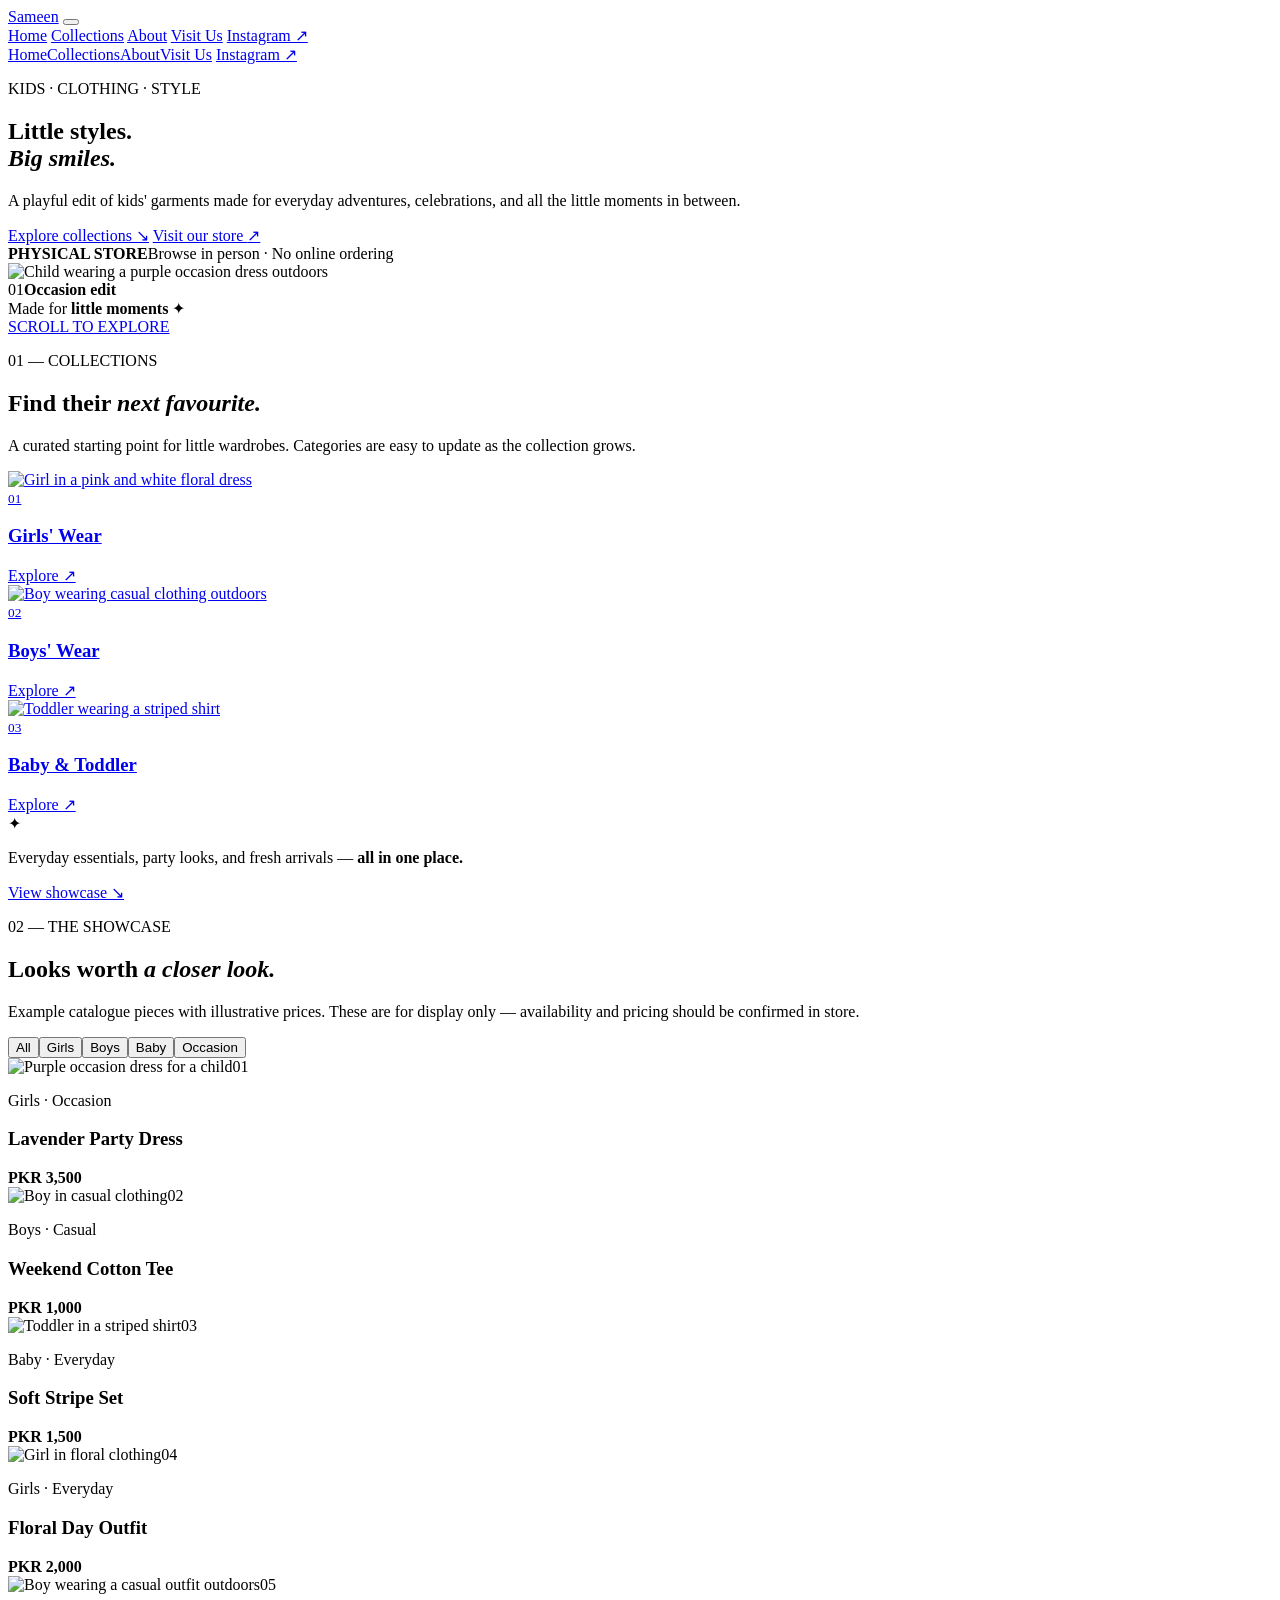
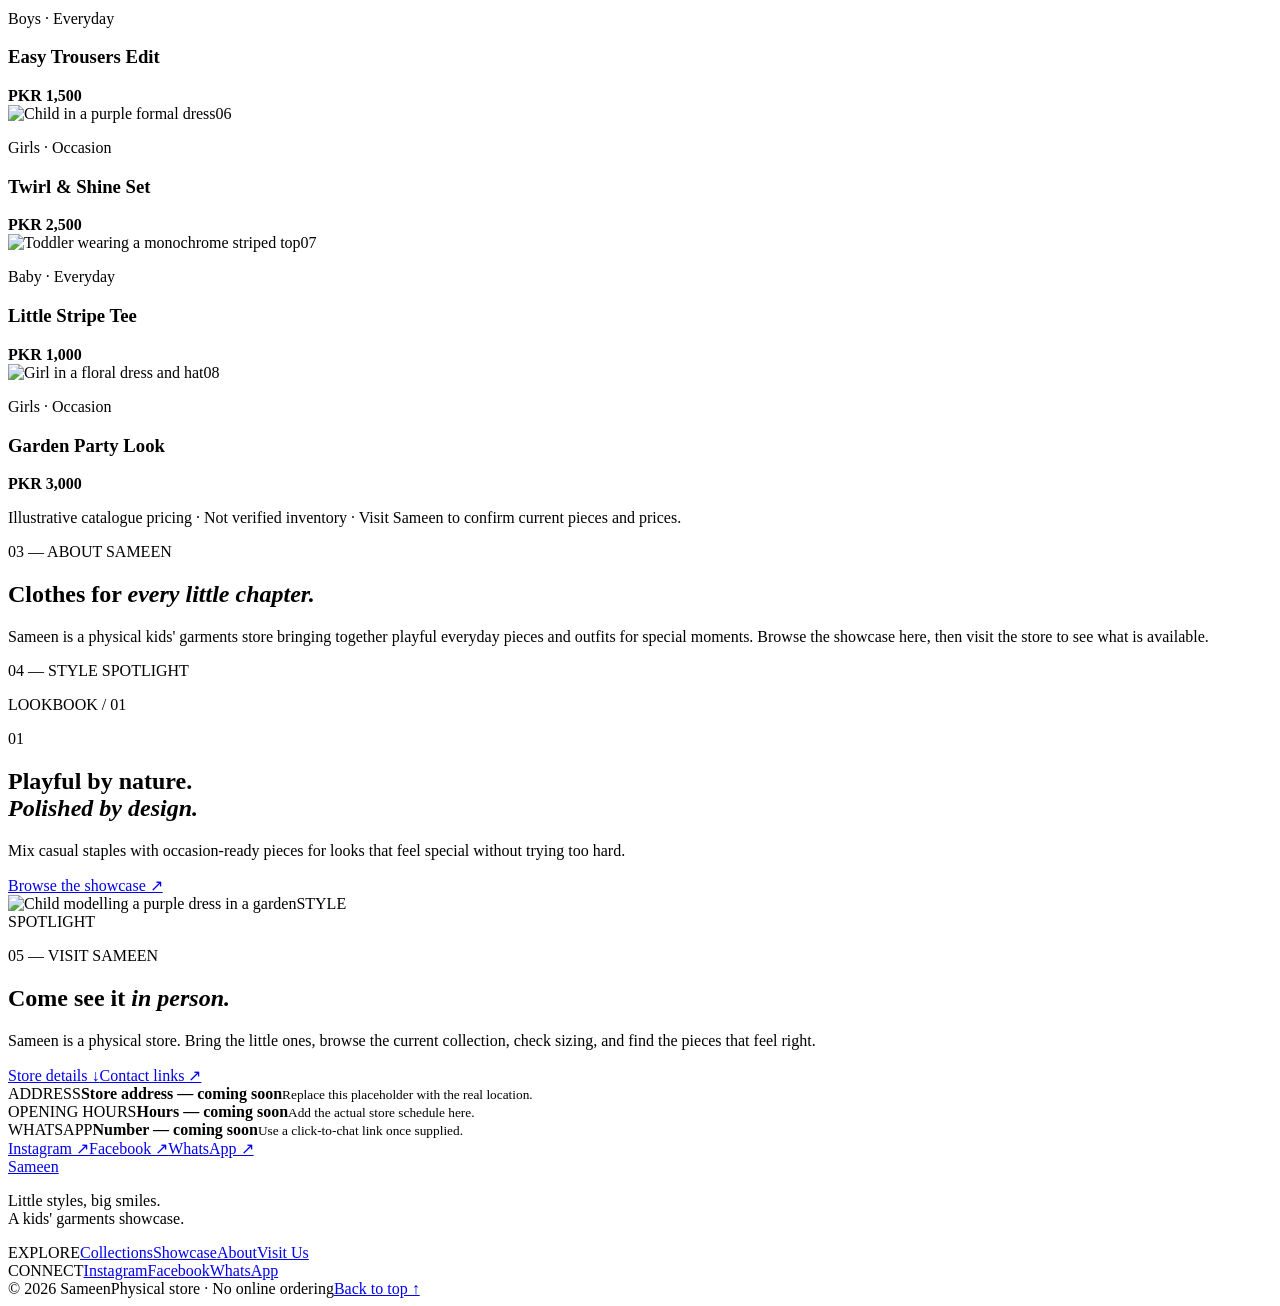
==== index.html @ 00d59ea0 "Build Sameen kids garments showcase website" ====
<!doctype html>
<html lang="en">
<head>
  <meta charset="utf-8">
  <meta name="viewport" content="width=device-width, initial-scale=1">
  <meta name="description" content="Sameen — a kids garments showcase for discovering clothing collections and visiting the physical store.">
  <meta name="theme-color" content="#f7efe7">
  <title>Sameen — Little Styles. Big Smiles.</title>
  <link rel="preconnect" href="https://fonts.googleapis.com">
  <link rel="preconnect" href="https://fonts.gstatic.com" crossorigin>
  <link href="https://fonts.googleapis.com/css2?family=DM+Sans:wght@400;500;600;700&family=Playfair+Display:wght@600;700&display=swap" rel="stylesheet">
  <link rel="stylesheet" href="style.css">
</head>
<body>
  <div class="site-noise" aria-hidden="true"></div>
  <header class="site-header" id="top">
    <nav class="nav container" aria-label="Primary navigation">
      <a class="brand" href="#home" aria-label="Sameen home"><span>Sameen</span><i></i></a>
      <button class="menu-toggle" type="button" aria-expanded="false" aria-controls="mobile-menu" aria-label="Open menu"><span></span><span></span></button>
      <div class="desktop-nav">
        <a href="#home">Home</a>
        <a href="#collections">Collections</a>
        <a href="#about">About</a>
        <a href="#visit">Visit Us</a>
        <a class="nav-social" href="#visit">Instagram ↗</a>
      </div>
    </nav>
    <div class="mobile-menu" id="mobile-menu" aria-hidden="true">
      <a href="#home">Home</a><a href="#collections">Collections</a><a href="#about">About</a><a href="#visit">Visit Us</a>
      <a href="#visit">Instagram ↗</a>
    </div>
  </header>

  <main>
    <section class="hero" id="home">
      <div class="hero-orb orb-one"></div><div class="hero-orb orb-two"></div>
      <div class="container hero-grid">
        <div class="hero-copy reveal">
          <p class="eyebrow"><span></span> KIDS · CLOTHING · STYLE</p>
          <h1>Little styles.<br><em>Big smiles.</em></h1>
          <p class="hero-text">A playful edit of kids' garments made for everyday adventures, celebrations, and all the little moments in between.</p>
          <div class="hero-actions">
            <a class="button button-dark" href="#collections">Explore collections <span>↘</span></a>
            <a class="button button-light" href="#visit">Visit our store <span>↗</span></a>
          </div>
          <div class="hero-note"><strong>PHYSICAL STORE</strong><span>Browse in person · No online ordering</span></div>
        </div>
        <div class="hero-visual reveal reveal-delay-1">
          <div class="hero-image-wrap">
            <img src="https://images.pexels.com/photos/17661822/pexels-photo-17661822.jpeg?cs=srgb&dl=pexels-photosbyanas-17661822.jpg&fm=jpg" alt="Child wearing a purple occasion dress outdoors" fetchpriority="high">
            <div class="image-tag"><span>01</span><b>Occasion edit</b></div>
          </div>
          <div class="floating-pill">Made for <b>little moments</b> ✦</div>
        </div>
      </div>
      <a class="scroll-cue" href="#collections" aria-label="Scroll to collections"><span></span> SCROLL TO EXPLORE</a>
    </section>

    <section class="section collections" id="collections">
      <div class="container">
        <div class="section-head reveal"><div><p class="eyebrow"><span></span> 01 — COLLECTIONS</p><h2>Find their <em>next favourite.</em></h2></div><p class="section-intro">A curated starting point for little wardrobes. Categories are easy to update as the collection grows.</p></div>
        <div class="collection-grid">
          <a class="collection-card card-large reveal" href="#showcase"><img src="https://images.unsplash.com/photo-1609922565823-82bd31c72720?auto=format&fit=crop&fm=jpg&ixlib=rb-4.1.0&q=80&w=1400" alt="Girl in a pink and white floral dress"><div><small>01</small><h3>Girls' Wear</h3><span>Explore ↗</span></div></a>
          <a class="collection-card reveal" href="#showcase"><img src="https://images.unsplash.com/photo-1662141047939-56bd1fd44ebd?auto=format&fit=crop&fm=jpg&ixlib=rb-4.1.0&q=80&w=1200" alt="Boy wearing casual clothing outdoors"><div><small>02</small><h3>Boys' Wear</h3><span>Explore ↗</span></div></a>
          <a class="collection-card reveal" href="#showcase"><img src="https://images.unsplash.com/photo-1568657603787-650a3306863d?auto=format&fit=crop&fm=jpg&ixlib=rb-4.1.0&q=80&w=1200" alt="Toddler wearing a striped shirt"><div><small>03</small><h3>Baby & Toddler</h3><span>Explore ↗</span></div></a>
          <div class="collection-card collection-text reveal"><span class="spark">✦</span><p>Everyday essentials, party looks, and fresh arrivals — <strong>all in one place.</strong></p><a href="#showcase">View showcase ↘</a></div>
        </div>
      </div>
    </section>

    <section class="section showcase" id="showcase">
      <div class="container">
        <div class="section-head reveal"><div><p class="eyebrow"><span></span> 02 — THE SHOWCASE</p><h2>Looks worth <em>a closer look.</em></h2></div><p class="section-intro">Example catalogue pieces with illustrative prices. These are for display only — availability and pricing should be confirmed in store.</p></div>
        <div class="filters reveal" role="group" aria-label="Filter clothing showcase">
          <button class="filter active" data-filter="all">All</button><button class="filter" data-filter="girls">Girls</button><button class="filter" data-filter="boys">Boys</button><button class="filter" data-filter="baby">Baby</button><button class="filter" data-filter="occasion">Occasion</button>
        </div>
        <div class="product-grid" id="product-grid">
          <article class="product-card reveal" data-category="girls occasion"><div class="product-image"><img src="https://images.pexels.com/photos/17661822/pexels-photo-17661822.jpeg?cs=srgb&dl=pexels-photosbyanas-17661822.jpg&fm=jpg" alt="Purple occasion dress for a child" loading="lazy"><span>01</span></div><div class="product-meta"><div><p>Girls · Occasion</p><h3>Lavender Party Dress</h3></div><strong>PKR 3,500</strong></div></article>
          <article class="product-card reveal" data-category="boys"><div class="product-image"><img src="https://images.unsplash.com/photo-1662141047939-56bd1fd44ebd?auto=format&fit=crop&fm=jpg&ixlib=rb-4.1.0&q=80&w=1000" alt="Boy in casual clothing" loading="lazy"><span>02</span></div><div class="product-meta"><div><p>Boys · Casual</p><h3>Weekend Cotton Tee</h3></div><strong>PKR 1,000</strong></div></article>
          <article class="product-card reveal" data-category="baby"><div class="product-image"><img src="https://images.unsplash.com/photo-1568657603787-650a3306863d?auto=format&fit=crop&fm=jpg&ixlib=rb-4.1.0&q=80&w=1000" alt="Toddler in a striped shirt" loading="lazy"><span>03</span></div><div class="product-meta"><div><p>Baby · Everyday</p><h3>Soft Stripe Set</h3></div><strong>PKR 1,500</strong></div></article>
          <article class="product-card reveal" data-category="girls"><div class="product-image"><img src="https://images.unsplash.com/photo-1609922565823-82bd31c72720?auto=format&fit=crop&fm=jpg&ixlib=rb-4.1.0&q=80&w=1000" alt="Girl in floral clothing" loading="lazy"><span>04</span></div><div class="product-meta"><div><p>Girls · Everyday</p><h3>Floral Day Outfit</h3></div><strong>PKR 2,000</strong></div></article>
          <article class="product-card reveal" data-category="boys"><div class="product-image"><img src="https://images.unsplash.com/photo-1662141047939-56bd1fd44ebd?auto=format&fit=crop&fm=jpg&ixlib=rb-4.1.0&q=80&w=1000&sat=-10" alt="Boy wearing a casual outfit outdoors" loading="lazy"><span>05</span></div><div class="product-meta"><div><p>Boys · Everyday</p><h3>Easy Trousers Edit</h3></div><strong>PKR 1,500</strong></div></article>
          <article class="product-card reveal" data-category="girls occasion"><div class="product-image"><img src="https://images.pexels.com/photos/17661822/pexels-photo-17661822.jpeg?cs=srgb&dl=pexels-photosbyanas-17661822.jpg&fm=jpg" alt="Child in a purple formal dress" loading="lazy"><span>06</span></div><div class="product-meta"><div><p>Girls · Occasion</p><h3>Twirl & Shine Set</h3></div><strong>PKR 2,500</strong></div></article>
          <article class="product-card reveal" data-category="baby"><div class="product-image"><img src="https://images.unsplash.com/photo-1568657603787-650a3306863d?auto=format&fit=crop&fm=jpg&ixlib=rb-4.1.0&q=80&w=1000&sat=-5" alt="Toddler wearing a monochrome striped top" loading="lazy"><span>07</span></div><div class="product-meta"><div><p>Baby · Everyday</p><h3>Little Stripe Tee</h3></div><strong>PKR 1,000</strong></div></article>
          <article class="product-card reveal" data-category="girls occasion"><div class="product-image"><img src="https://images.unsplash.com/photo-1609922565823-82bd31c72720?auto=format&fit=crop&fm=jpg&ixlib=rb-4.1.0&q=80&w=1000" alt="Girl in a floral dress and hat" loading="lazy"><span>08</span></div><div class="product-meta"><div><p>Girls · Occasion</p><h3>Garden Party Look</h3></div><strong>PKR 3,000</strong></div></article>
        </div>
        <p class="showcase-note">Illustrative catalogue pricing · Not verified inventory · Visit Sameen to confirm current pieces and prices.</p>
      </div>
    </section>

    <section class="statement" id="about">
      <div class="container statement-grid">
        <p class="eyebrow reveal"><span></span> 03 — ABOUT SAMEEN</p>
        <div class="reveal"><h2>Clothes for <em>every little chapter.</em></h2><p>Sameen is a physical kids' garments store bringing together playful everyday pieces and outfits for special moments. Browse the showcase here, then visit the store to see what is available.</p></div>
      </div>
    </section>

    <section class="lookbook section">
      <div class="container">
        <div class="lookbook-top reveal"><p class="eyebrow"><span></span> 04 — STYLE SPOTLIGHT</p><span>LOOKBOOK / 01</span></div>
        <div class="lookbook-grid">
          <div class="lookbook-copy reveal"><p class="big-index">01</p><h2>Playful by nature.<br><em>Polished by design.</em></h2><p>Mix casual staples with occasion-ready pieces for looks that feel special without trying too hard.</p><a class="text-link" href="#showcase">Browse the showcase ↗</a></div>
          <div class="lookbook-image reveal"><img src="https://images.pexels.com/photos/17661822/pexels-photo-17661822.jpeg?cs=srgb&dl=pexels-photosbyanas-17661822.jpg&fm=jpg" alt="Child modelling a purple dress in a garden" loading="lazy"><span>STYLE<br>SPOTLIGHT</span></div>
        </div>
      </div>
    </section>

    <section class="visit section" id="visit">
      <div class="container visit-card reveal">
        <div class="visit-main"><p class="eyebrow"><span></span> 05 — VISIT SAMEEN</p><h2>Come see it <em>in person.</em></h2><p>Sameen is a physical store. Bring the little ones, browse the current collection, check sizing, and find the pieces that feel right.</p><div class="visit-actions"><a class="button button-dark" href="#contact-placeholders">Store details ↓</a><a class="button button-light" href="#contact-placeholders">Contact links ↗</a></div></div>
        <div class="details" id="contact-placeholders">
          <div class="detail"><span>ADDRESS</span><strong>Store address — coming soon</strong><small>Replace this placeholder with the real location.</small></div>
          <div class="detail"><span>OPENING HOURS</span><strong>Hours — coming soon</strong><small>Add the actual store schedule here.</small></div>
          <div class="detail"><span>WHATSAPP</span><strong>Number — coming soon</strong><small>Use a click-to-chat link once supplied.</small></div>
          <div class="social-row"><a href="#" aria-label="Instagram placeholder">Instagram ↗</a><a href="#" aria-label="Facebook placeholder">Facebook ↗</a><a href="#" aria-label="WhatsApp placeholder">WhatsApp ↗</a></div>
        </div>
      </div>
    </section>
  </main>

  <footer class="footer"><div class="container footer-grid"><div><a class="brand footer-brand" href="#home"><span>Sameen</span><i></i></a><p>Little styles, big smiles.<br>A kids' garments showcase.</p></div><div><span class="footer-label">EXPLORE</span><a href="#collections">Collections</a><a href="#showcase">Showcase</a><a href="#about">About</a><a href="#visit">Visit Us</a></div><div><span class="footer-label">CONNECT</span><a href="#visit">Instagram</a><a href="#visit">Facebook</a><a href="#visit">WhatsApp</a></div></div><div class="container footer-bottom"><span>© 2026 Sameen</span><span>Physical store · No online ordering</span><a href="#top">Back to top ↑</a></div></footer>
  <script src="script.js"></script>
</body>
</html>
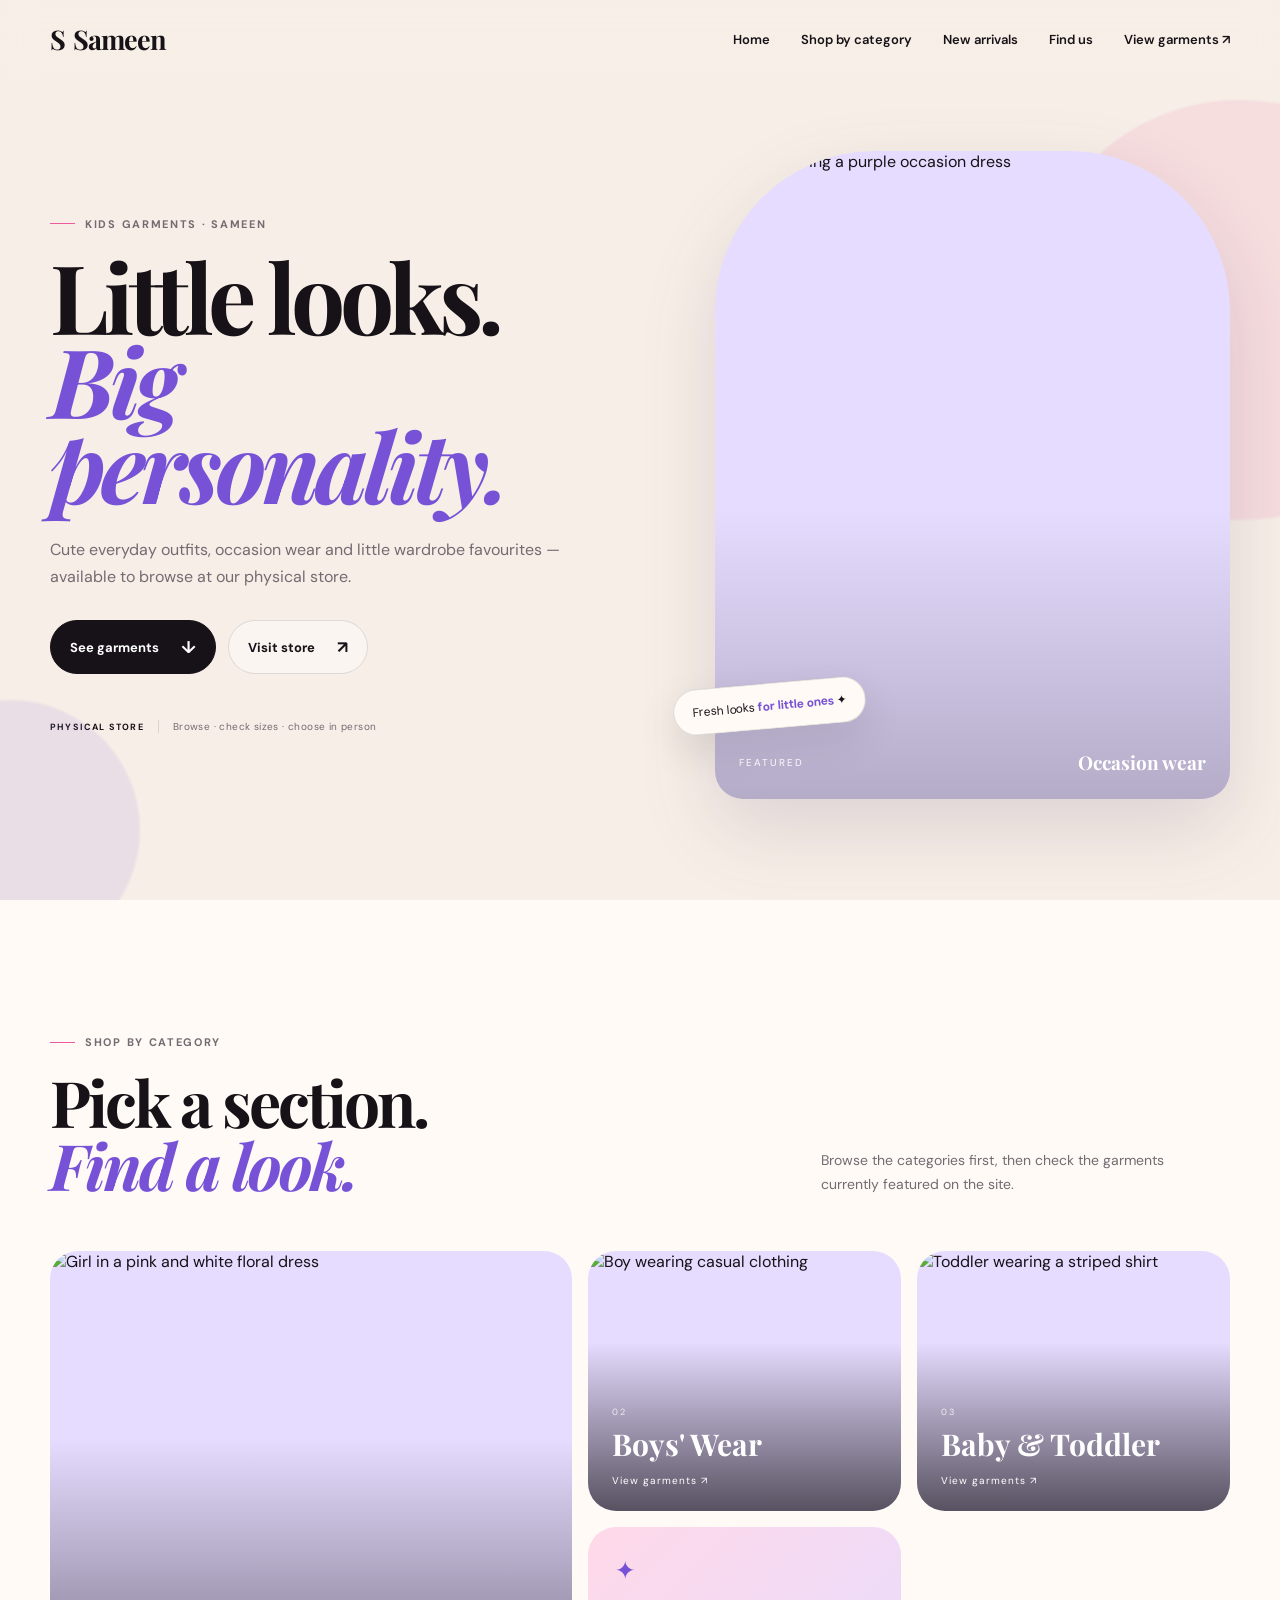
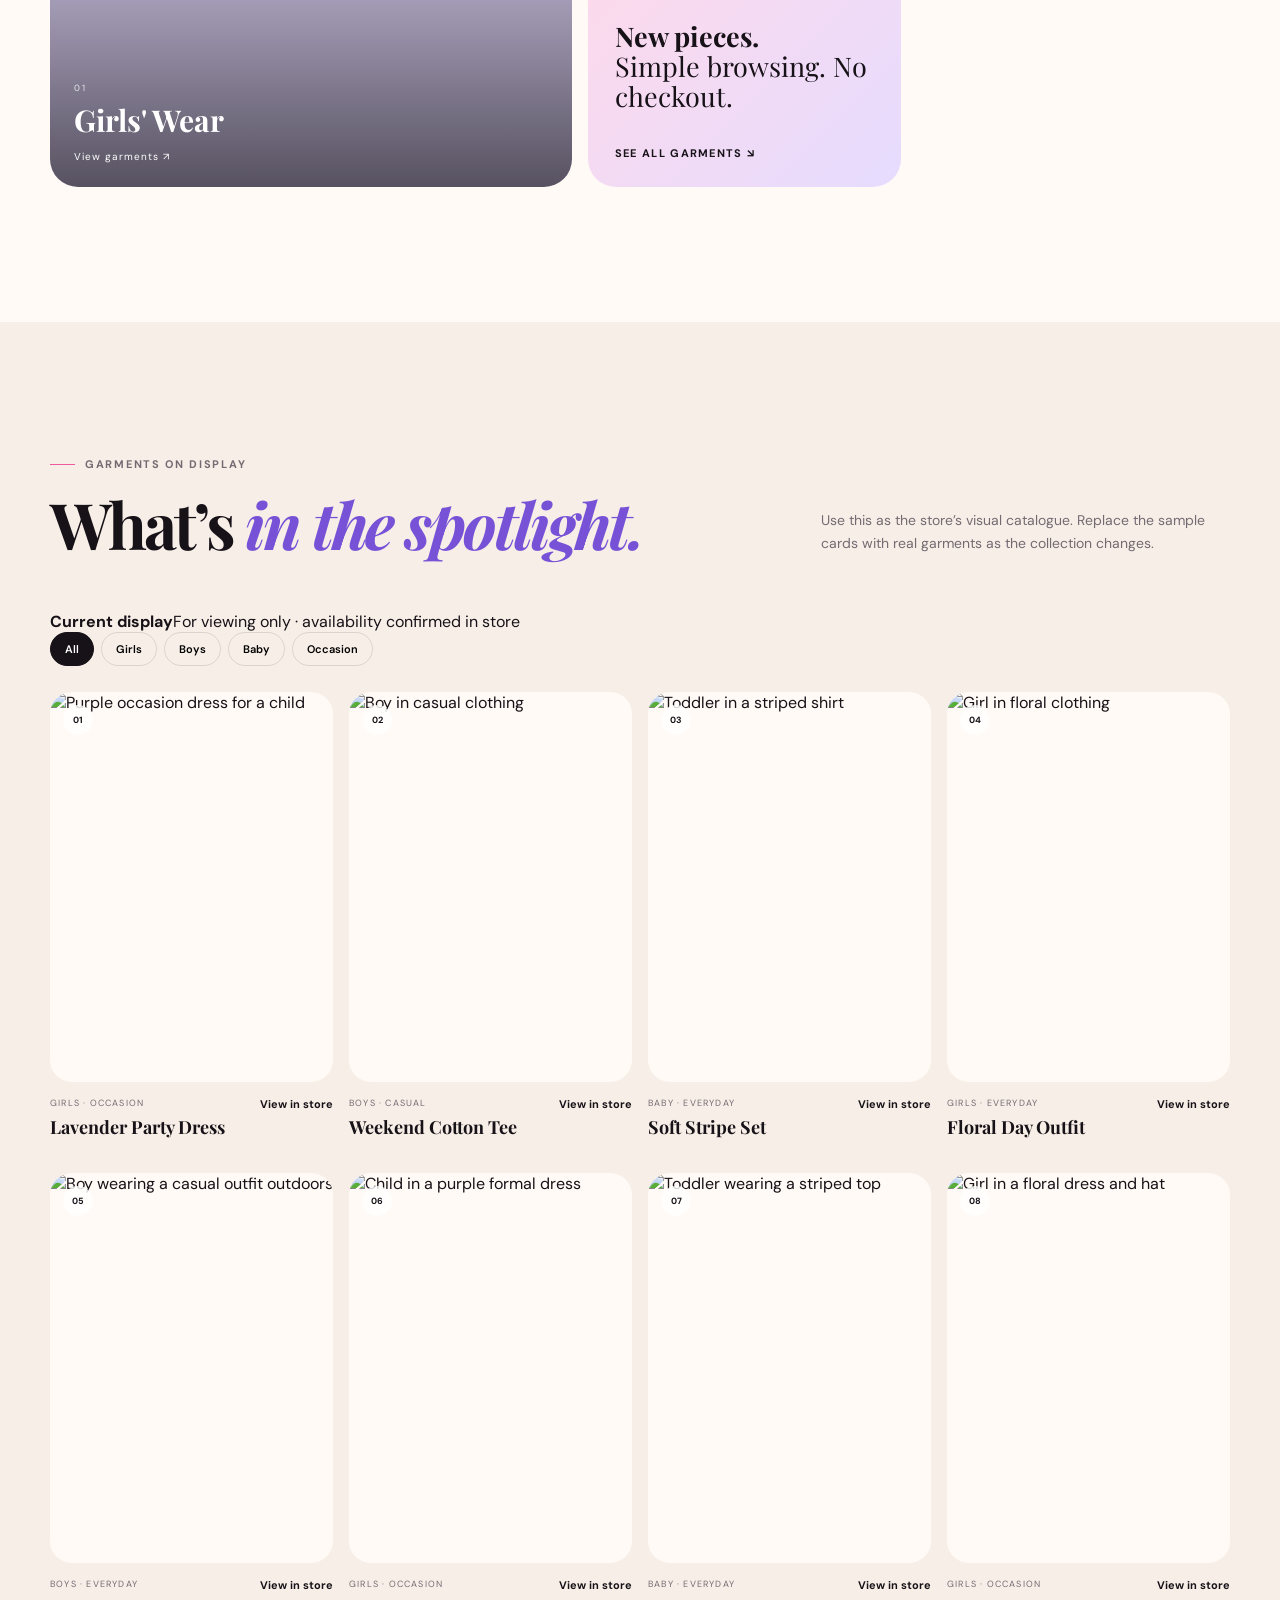
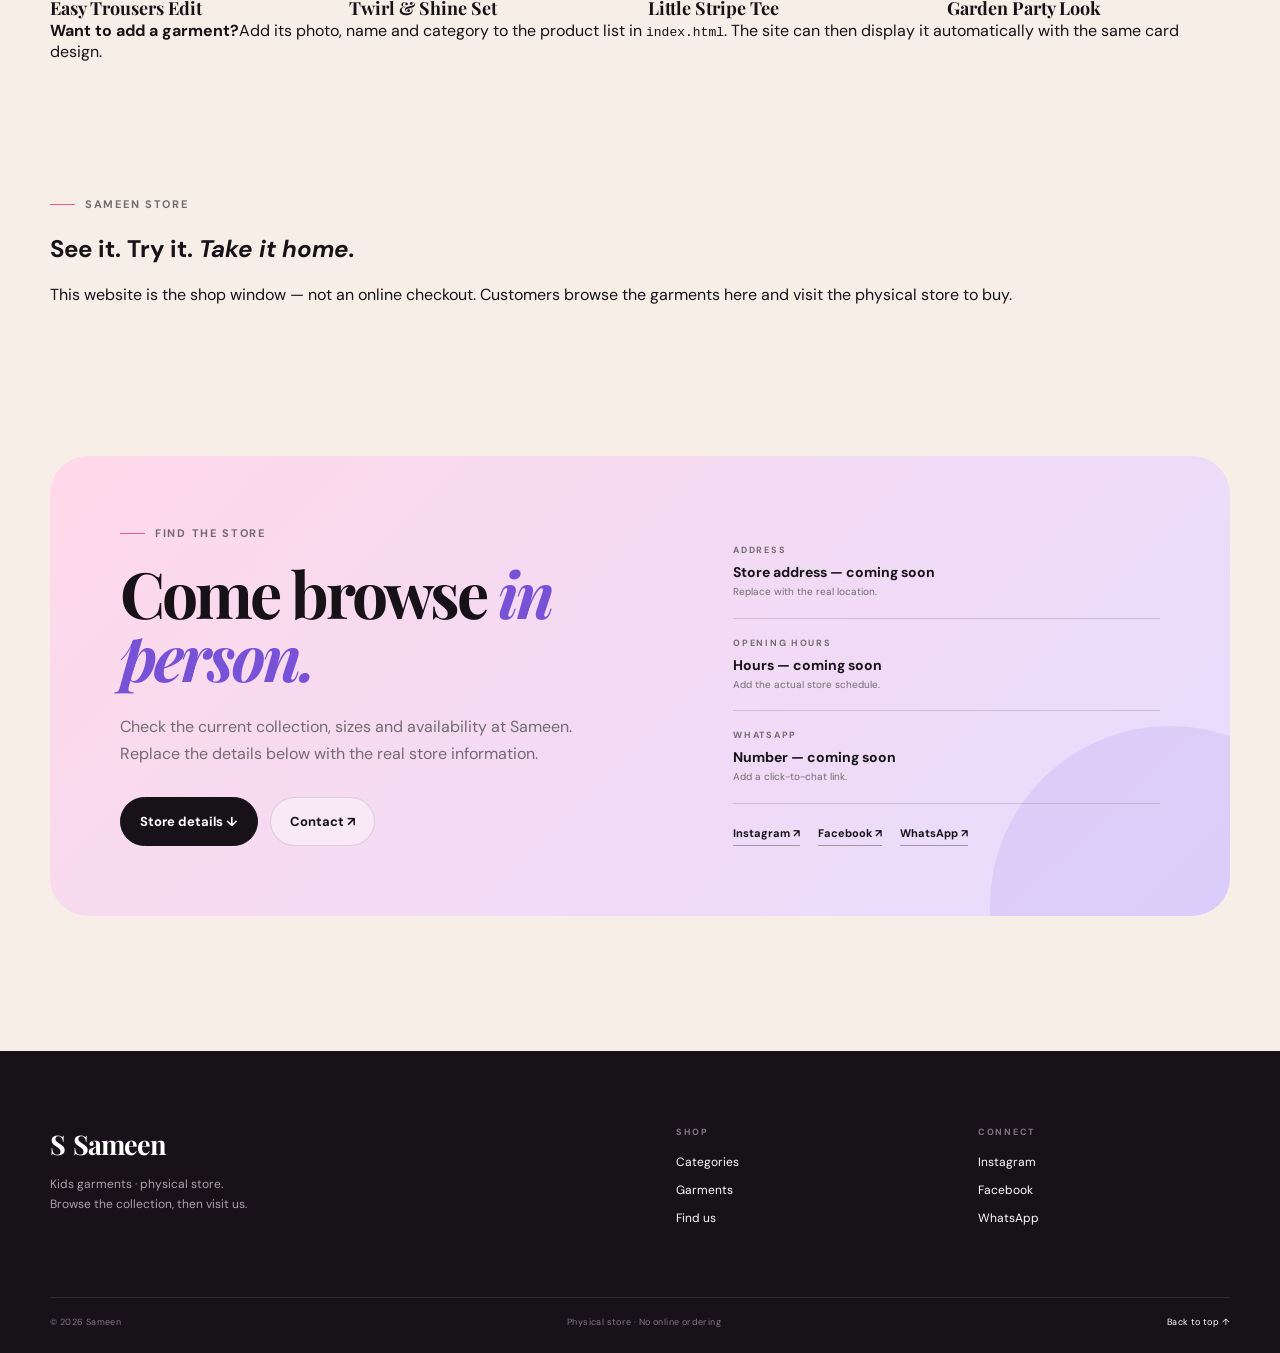
==== commit 83bb3b5d: "Refine Sameen into a storefront and add product system" ====
--- a/index.html
+++ b/index.html
@@ -3,31 +3,26 @@
 <head>
   <meta charset="utf-8">
   <meta name="viewport" content="width=device-width, initial-scale=1">
-  <meta name="description" content="Sameen — a kids garments showcase for discovering clothing collections and visiting the physical store.">
+  <meta name="description" content="Sameen — kids garments, new arrivals and occasion wear. Visit our physical store to browse the current collection.">
   <meta name="theme-color" content="#f7efe7">
-  <title>Sameen — Little Styles. Big Smiles.</title>
+  <title>Sameen — Kids Garments</title>
   <link rel="preconnect" href="https://fonts.googleapis.com">
   <link rel="preconnect" href="https://fonts.gstatic.com" crossorigin>
-  <link href="https://fonts.googleapis.com/css2?family=DM+Sans:wght@400;500;600;700&family=Playfair+Display:wght@600;700&display=swap" rel="stylesheet">
+  <link href="https://fonts.googleapis.com/css2?family=DM+Sans:wght@400;500;600;700;800&family=Playfair+Display:wght@600;700&display=swap" rel="stylesheet">
   <link rel="stylesheet" href="style.css">
 </head>
 <body>
-  <div class="site-noise" aria-hidden="true"></div>
   <header class="site-header" id="top">
     <nav class="nav container" aria-label="Primary navigation">
-      <a class="brand" href="#home" aria-label="Sameen home"><span>Sameen</span><i></i></a>
+      <a class="brand" href="#home" aria-label="Sameen home"><span class="logo-mark">S</span><span>Sameen</span></a>
       <button class="menu-toggle" type="button" aria-expanded="false" aria-controls="mobile-menu" aria-label="Open menu"><span></span><span></span></button>
       <div class="desktop-nav">
-        <a href="#home">Home</a>
-        <a href="#collections">Collections</a>
-        <a href="#about">About</a>
-        <a href="#visit">Visit Us</a>
-        <a class="nav-social" href="#visit">Instagram ↗</a>
+        <a href="#home">Home</a><a href="#collections">Shop by category</a><a href="#showcase">New arrivals</a><a href="#visit">Find us</a>
+        <a class="nav-visit" href="#showcase">View garments <span>↗</span></a>
       </div>
     </nav>
     <div class="mobile-menu" id="mobile-menu" aria-hidden="true">
-      <a href="#home">Home</a><a href="#collections">Collections</a><a href="#about">About</a><a href="#visit">Visit Us</a>
-      <a href="#visit">Instagram ↗</a>
+      <a href="#home">Home</a><a href="#collections">Shop by category</a><a href="#showcase">New arrivals</a><a href="#visit">Find us</a><a href="#showcase">View garments ↗</a>
     </div>
   </header>
 
@@ -36,89 +31,58 @@
       <div class="hero-orb orb-one"></div><div class="hero-orb orb-two"></div>
       <div class="container hero-grid">
         <div class="hero-copy reveal">
-          <p class="eyebrow"><span></span> KIDS · CLOTHING · STYLE</p>
-          <h1>Little styles.<br><em>Big smiles.</em></h1>
-          <p class="hero-text">A playful edit of kids' garments made for everyday adventures, celebrations, and all the little moments in between.</p>
-          <div class="hero-actions">
-            <a class="button button-dark" href="#collections">Explore collections <span>↘</span></a>
-            <a class="button button-light" href="#visit">Visit our store <span>↗</span></a>
-          </div>
-          <div class="hero-note"><strong>PHYSICAL STORE</strong><span>Browse in person · No online ordering</span></div>
+          <p class="eyebrow"><span></span> KIDS GARMENTS · SAMEEN</p>
+          <h1>Little looks.<br><em>Big personality.</em></h1>
+          <p class="hero-text">Cute everyday outfits, occasion wear and little wardrobe favourites — available to browse at our physical store.</p>
+          <div class="hero-actions"><a class="button button-dark" href="#showcase">See garments <span>↓</span></a><a class="button button-light" href="#visit">Visit store <span>↗</span></a></div>
+          <div class="hero-note"><strong>PHYSICAL STORE</strong><span>Browse · check sizes · choose in person</span></div>
         </div>
         <div class="hero-visual reveal reveal-delay-1">
-          <div class="hero-image-wrap">
-            <img src="https://images.pexels.com/photos/17661822/pexels-photo-17661822.jpeg?cs=srgb&dl=pexels-photosbyanas-17661822.jpg&fm=jpg" alt="Child wearing a purple occasion dress outdoors" fetchpriority="high">
-            <div class="image-tag"><span>01</span><b>Occasion edit</b></div>
-          </div>
-          <div class="floating-pill">Made for <b>little moments</b> ✦</div>
+          <div class="hero-image-wrap"><img src="https://images.pexels.com/photos/17661822/pexels-photo-17661822.jpeg?cs=srgb&dl=pexels-photosbyanas-17661822.jpg&fm=jpg" alt="Child wearing a purple occasion dress" fetchpriority="high"><div class="image-tag"><span>FEATURED</span><b>Occasion wear</b></div></div>
+          <div class="floating-pill">Fresh looks <b>for little ones</b> ✦</div>
         </div>
       </div>
-      <a class="scroll-cue" href="#collections" aria-label="Scroll to collections"><span></span> SCROLL TO EXPLORE</a>
     </section>
 
     <section class="section collections" id="collections">
       <div class="container">
-        <div class="section-head reveal"><div><p class="eyebrow"><span></span> 01 — COLLECTIONS</p><h2>Find their <em>next favourite.</em></h2></div><p class="section-intro">A curated starting point for little wardrobes. Categories are easy to update as the collection grows.</p></div>
+        <div class="section-head reveal"><div><p class="eyebrow"><span></span> SHOP BY CATEGORY</p><h2>Pick a section.<br><em>Find a look.</em></h2></div><p class="section-intro">Browse the categories first, then check the garments currently featured on the site.</p></div>
         <div class="collection-grid">
-          <a class="collection-card card-large reveal" href="#showcase"><img src="https://images.unsplash.com/photo-1609922565823-82bd31c72720?auto=format&fit=crop&fm=jpg&ixlib=rb-4.1.0&q=80&w=1400" alt="Girl in a pink and white floral dress"><div><small>01</small><h3>Girls' Wear</h3><span>Explore ↗</span></div></a>
-          <a class="collection-card reveal" href="#showcase"><img src="https://images.unsplash.com/photo-1662141047939-56bd1fd44ebd?auto=format&fit=crop&fm=jpg&ixlib=rb-4.1.0&q=80&w=1200" alt="Boy wearing casual clothing outdoors"><div><small>02</small><h3>Boys' Wear</h3><span>Explore ↗</span></div></a>
-          <a class="collection-card reveal" href="#showcase"><img src="https://images.unsplash.com/photo-1568657603787-650a3306863d?auto=format&fit=crop&fm=jpg&ixlib=rb-4.1.0&q=80&w=1200" alt="Toddler wearing a striped shirt"><div><small>03</small><h3>Baby & Toddler</h3><span>Explore ↗</span></div></a>
-          <div class="collection-card collection-text reveal"><span class="spark">✦</span><p>Everyday essentials, party looks, and fresh arrivals — <strong>all in one place.</strong></p><a href="#showcase">View showcase ↘</a></div>
+          <a class="collection-card card-large reveal" href="#showcase" data-jump-filter="girls"><img src="https://images.unsplash.com/photo-1609922565823-82bd31c72720?auto=format&fit=crop&fm=jpg&ixlib=rb-4.1.0&q=80&w=1400" alt="Girl in a pink and white floral dress"><div><small>01</small><h3>Girls' Wear</h3><span>View garments ↗</span></div></a>
+          <a class="collection-card reveal" href="#showcase" data-jump-filter="boys"><img src="https://images.unsplash.com/photo-1662141047939-56bd1fd44ebd?auto=format&fit=crop&fm=jpg&ixlib=rb-4.1.0&q=80&w=1200" alt="Boy wearing casual clothing"><div><small>02</small><h3>Boys' Wear</h3><span>View garments ↗</span></div></a>
+          <a class="collection-card reveal" href="#showcase" data-jump-filter="baby"><img src="https://images.unsplash.com/photo-1568657603787-650a3306863d?auto=format&fit=crop&fm=jpg&ixlib=rb-4.1.0&q=80&w=1200" alt="Toddler wearing a striped shirt"><div><small>03</small><h3>Baby & Toddler</h3><span>View garments ↗</span></div></a>
+          <div class="collection-text collection-card reveal"><span class="spark">✦</span><p><strong>New pieces.</strong><br>Simple browsing. No checkout.</p><a href="#showcase">See all garments ↘</a></div>
         </div>
       </div>
     </section>
 
     <section class="section showcase" id="showcase">
       <div class="container">
-        <div class="section-head reveal"><div><p class="eyebrow"><span></span> 02 — THE SHOWCASE</p><h2>Looks worth <em>a closer look.</em></h2></div><p class="section-intro">Example catalogue pieces with illustrative prices. These are for display only — availability and pricing should be confirmed in store.</p></div>
-        <div class="filters reveal" role="group" aria-label="Filter clothing showcase">
-          <button class="filter active" data-filter="all">All</button><button class="filter" data-filter="girls">Girls</button><button class="filter" data-filter="boys">Boys</button><button class="filter" data-filter="baby">Baby</button><button class="filter" data-filter="occasion">Occasion</button>
+        <div class="section-head reveal"><div><p class="eyebrow"><span></span> GARMENTS ON DISPLAY</p><h2>What’s <em>in the spotlight.</em></h2></div><p class="section-intro">Use this as the store’s visual catalogue. Replace the sample cards with real garments as the collection changes.</p></div>
+        <div class="store-bar reveal"><strong>Current display</strong><span>For viewing only · availability confirmed in store</span></div>
+        <div class="filters reveal" role="group" aria-label="Filter garments"><button class="filter active" data-filter="all">All</button><button class="filter" data-filter="girls">Girls</button><button class="filter" data-filter="boys">Boys</button><button class="filter" data-filter="baby">Baby</button><button class="filter" data-filter="occasion">Occasion</button></div>
+        <div class="product-grid" id="product-grid">
+          <article class="product-card reveal" data-category="girls occasion"><div class="product-image"><img src="https://images.pexels.com/photos/17661822/pexels-photo-17661822.jpeg?cs=srgb&dl=pexels-photosbyanas-17661822.jpg&fm=jpg" alt="Purple occasion dress for a child" loading="lazy"><span>01</span><b class="product-badge">Featured</b></div><div class="product-meta"><div><p>Girls · Occasion</p><h3>Lavender Party Dress</h3></div><strong>View in store</strong></div></article>
+          <article class="product-card reveal" data-category="boys"><div class="product-image"><img src="https://images.unsplash.com/photo-1662141047939-56bd1fd44ebd?auto=format&fit=crop&fm=jpg&ixlib=rb-4.1.0&q=80&w=1000" alt="Boy in casual clothing" loading="lazy"><span>02</span></div><div class="product-meta"><div><p>Boys · Casual</p><h3>Weekend Cotton Tee</h3></div><strong>View in store</strong></div></article>
+          <article class="product-card reveal" data-category="baby"><div class="product-image"><img src="https://images.unsplash.com/photo-1568657603787-650a3306863d?auto=format&fit=crop&fm=jpg&ixlib=rb-4.1.0&q=80&w=1000" alt="Toddler in a striped shirt" loading="lazy"><span>03</span></div><div class="product-meta"><div><p>Baby · Everyday</p><h3>Soft Stripe Set</h3></div><strong>View in store</strong></div></article>
+          <article class="product-card reveal" data-category="girls"><div class="product-image"><img src="https://images.unsplash.com/photo-1609922565823-82bd31c72720?auto=format&fit=crop&fm=jpg&ixlib=rb-4.1.0&q=80&w=1000" alt="Girl in floral clothing" loading="lazy"><span>04</span></div><div class="product-meta"><div><p>Girls · Everyday</p><h3>Floral Day Outfit</h3></div><strong>View in store</strong></div></article>
+          <article class="product-card reveal" data-category="boys"><div class="product-image"><img src="https://images.unsplash.com/photo-1662141047939-56bd1fd44ebd?auto=format&fit=crop&fm=jpg&ixlib=rb-4.1.0&q=80&w=1000" alt="Boy wearing a casual outfit outdoors" loading="lazy"><span>05</span></div><div class="product-meta"><div><p>Boys · Everyday</p><h3>Easy Trousers Edit</h3></div><strong>View in store</strong></div></article>
+          <article class="product-card reveal" data-category="girls occasion"><div class="product-image"><img src="https://images.pexels.com/photos/17661822/pexels-photo-17661822.jpeg?cs=srgb&dl=pexels-photosbyanas-17661822.jpg&fm=jpg" alt="Child in a purple formal dress" loading="lazy"><span>06</span></div><div class="product-meta"><div><p>Girls · Occasion</p><h3>Twirl & Shine Set</h3></div><strong>View in store</strong></div></article>
+          <article class="product-card reveal" data-category="baby"><div class="product-image"><img src="https://images.unsplash.com/photo-1568657603787-650a3306863d?auto=format&fit=crop&fm=jpg&ixlib=rb-4.1.0&q=80&w=1000" alt="Toddler wearing a striped top" loading="lazy"><span>07</span></div><div class="product-meta"><div><p>Baby · Everyday</p><h3>Little Stripe Tee</h3></div><strong>View in store</strong></div></article>
+          <article class="product-card reveal" data-category="girls occasion"><div class="product-image"><img src="https://images.unsplash.com/photo-1609922565823-82bd31c72720?auto=format&fit=crop&fm=jpg&ixlib=rb-4.1.0&q=80&w=1000" alt="Girl in a floral dress and hat" loading="lazy"><span>08</span></div><div class="product-meta"><div><p>Girls · Occasion</p><h3>Garden Party Look</h3></div><strong>View in store</strong></div></article>
         </div>
-        <div class="product-grid" id="product-grid">
-          <article class="product-card reveal" data-category="girls occasion"><div class="product-image"><img src="https://images.pexels.com/photos/17661822/pexels-photo-17661822.jpeg?cs=srgb&dl=pexels-photosbyanas-17661822.jpg&fm=jpg" alt="Purple occasion dress for a child" loading="lazy"><span>01</span></div><div class="product-meta"><div><p>Girls · Occasion</p><h3>Lavender Party Dress</h3></div><strong>PKR 3,500</strong></div></article>
-          <article class="product-card reveal" data-category="boys"><div class="product-image"><img src="https://images.unsplash.com/photo-1662141047939-56bd1fd44ebd?auto=format&fit=crop&fm=jpg&ixlib=rb-4.1.0&q=80&w=1000" alt="Boy in casual clothing" loading="lazy"><span>02</span></div><div class="product-meta"><div><p>Boys · Casual</p><h3>Weekend Cotton Tee</h3></div><strong>PKR 1,000</strong></div></article>
-          <article class="product-card reveal" data-category="baby"><div class="product-image"><img src="https://images.unsplash.com/photo-1568657603787-650a3306863d?auto=format&fit=crop&fm=jpg&ixlib=rb-4.1.0&q=80&w=1000" alt="Toddler in a striped shirt" loading="lazy"><span>03</span></div><div class="product-meta"><div><p>Baby · Everyday</p><h3>Soft Stripe Set</h3></div><strong>PKR 1,500</strong></div></article>
-          <article class="product-card reveal" data-category="girls"><div class="product-image"><img src="https://images.unsplash.com/photo-1609922565823-82bd31c72720?auto=format&fit=crop&fm=jpg&ixlib=rb-4.1.0&q=80&w=1000" alt="Girl in floral clothing" loading="lazy"><span>04</span></div><div class="product-meta"><div><p>Girls · Everyday</p><h3>Floral Day Outfit</h3></div><strong>PKR 2,000</strong></div></article>
-          <article class="product-card reveal" data-category="boys"><div class="product-image"><img src="https://images.unsplash.com/photo-1662141047939-56bd1fd44ebd?auto=format&fit=crop&fm=jpg&ixlib=rb-4.1.0&q=80&w=1000&sat=-10" alt="Boy wearing a casual outfit outdoors" loading="lazy"><span>05</span></div><div class="product-meta"><div><p>Boys · Everyday</p><h3>Easy Trousers Edit</h3></div><strong>PKR 1,500</strong></div></article>
-          <article class="product-card reveal" data-category="girls occasion"><div class="product-image"><img src="https://images.pexels.com/photos/17661822/pexels-photo-17661822.jpeg?cs=srgb&dl=pexels-photosbyanas-17661822.jpg&fm=jpg" alt="Child in a purple formal dress" loading="lazy"><span>06</span></div><div class="product-meta"><div><p>Girls · Occasion</p><h3>Twirl & Shine Set</h3></div><strong>PKR 2,500</strong></div></article>
-          <article class="product-card reveal" data-category="baby"><div class="product-image"><img src="https://images.unsplash.com/photo-1568657603787-650a3306863d?auto=format&fit=crop&fm=jpg&ixlib=rb-4.1.0&q=80&w=1000&sat=-5" alt="Toddler wearing a monochrome striped top" loading="lazy"><span>07</span></div><div class="product-meta"><div><p>Baby · Everyday</p><h3>Little Stripe Tee</h3></div><strong>PKR 1,000</strong></div></article>
-          <article class="product-card reveal" data-category="girls occasion"><div class="product-image"><img src="https://images.unsplash.com/photo-1609922565823-82bd31c72720?auto=format&fit=crop&fm=jpg&ixlib=rb-4.1.0&q=80&w=1000" alt="Girl in a floral dress and hat" loading="lazy"><span>08</span></div><div class="product-meta"><div><p>Girls · Occasion</p><h3>Garden Party Look</h3></div><strong>PKR 3,000</strong></div></article>
-        </div>
-        <p class="showcase-note">Illustrative catalogue pricing · Not verified inventory · Visit Sameen to confirm current pieces and prices.</p>
+        <div class="product-help reveal"><strong>Want to add a garment?</strong><span>Add its photo, name and category to the product list in <code>index.html</code>. The site can then display it automatically with the same card design.</span></div>
       </div>
     </section>
 
-    <section class="statement" id="about">
-      <div class="container statement-grid">
-        <p class="eyebrow reveal"><span></span> 03 — ABOUT SAMEEN</p>
-        <div class="reveal"><h2>Clothes for <em>every little chapter.</em></h2><p>Sameen is a physical kids' garments store bringing together playful everyday pieces and outfits for special moments. Browse the showcase here, then visit the store to see what is available.</p></div>
-      </div>
-    </section>
-
-    <section class="lookbook section">
-      <div class="container">
-        <div class="lookbook-top reveal"><p class="eyebrow"><span></span> 04 — STYLE SPOTLIGHT</p><span>LOOKBOOK / 01</span></div>
-        <div class="lookbook-grid">
-          <div class="lookbook-copy reveal"><p class="big-index">01</p><h2>Playful by nature.<br><em>Polished by design.</em></h2><p>Mix casual staples with occasion-ready pieces for looks that feel special without trying too hard.</p><a class="text-link" href="#showcase">Browse the showcase ↗</a></div>
-          <div class="lookbook-image reveal"><img src="https://images.pexels.com/photos/17661822/pexels-photo-17661822.jpeg?cs=srgb&dl=pexels-photosbyanas-17661822.jpg&fm=jpg" alt="Child modelling a purple dress in a garden" loading="lazy"><span>STYLE<br>SPOTLIGHT</span></div>
-        </div>
-      </div>
-    </section>
+    <section class="store-strip" id="about"><div class="container store-strip-inner"><div><span class="eyebrow"><span></span> SAMEEN STORE</span><h2>See it. Try it. <em>Take it home.</em></h2></div><p>This website is the shop window — not an online checkout. Customers browse the garments here and visit the physical store to buy.</p></div></section>
 
     <section class="visit section" id="visit">
-      <div class="container visit-card reveal">
-        <div class="visit-main"><p class="eyebrow"><span></span> 05 — VISIT SAMEEN</p><h2>Come see it <em>in person.</em></h2><p>Sameen is a physical store. Bring the little ones, browse the current collection, check sizing, and find the pieces that feel right.</p><div class="visit-actions"><a class="button button-dark" href="#contact-placeholders">Store details ↓</a><a class="button button-light" href="#contact-placeholders">Contact links ↗</a></div></div>
-        <div class="details" id="contact-placeholders">
-          <div class="detail"><span>ADDRESS</span><strong>Store address — coming soon</strong><small>Replace this placeholder with the real location.</small></div>
-          <div class="detail"><span>OPENING HOURS</span><strong>Hours — coming soon</strong><small>Add the actual store schedule here.</small></div>
-          <div class="detail"><span>WHATSAPP</span><strong>Number — coming soon</strong><small>Use a click-to-chat link once supplied.</small></div>
-          <div class="social-row"><a href="#" aria-label="Instagram placeholder">Instagram ↗</a><a href="#" aria-label="Facebook placeholder">Facebook ↗</a><a href="#" aria-label="WhatsApp placeholder">WhatsApp ↗</a></div>
-        </div>
-      </div>
+      <div class="container visit-card reveal"><div class="visit-main"><p class="eyebrow"><span></span> FIND THE STORE</p><h2>Come browse <em>in person.</em></h2><p>Check the current collection, sizes and availability at Sameen. Replace the details below with the real store information.</p><div class="visit-actions"><a class="button button-dark" href="#contact-placeholders">Store details ↓</a><a class="button button-light" href="#contact-placeholders">Contact ↗</a></div></div><div class="details" id="contact-placeholders"><div class="detail"><span>ADDRESS</span><strong>Store address — coming soon</strong><small>Replace with the real location.</small></div><div class="detail"><span>OPENING HOURS</span><strong>Hours — coming soon</strong><small>Add the actual store schedule.</small></div><div class="detail"><span>WHATSAPP</span><strong>Number — coming soon</strong><small>Add a click-to-chat link.</small></div><div class="social-row"><a href="#" aria-label="Instagram placeholder">Instagram ↗</a><a href="#" aria-label="Facebook placeholder">Facebook ↗</a><a href="#" aria-label="WhatsApp placeholder">WhatsApp ↗</a></div></div></div>
     </section>
   </main>
 
-  <footer class="footer"><div class="container footer-grid"><div><a class="brand footer-brand" href="#home"><span>Sameen</span><i></i></a><p>Little styles, big smiles.<br>A kids' garments showcase.</p></div><div><span class="footer-label">EXPLORE</span><a href="#collections">Collections</a><a href="#showcase">Showcase</a><a href="#about">About</a><a href="#visit">Visit Us</a></div><div><span class="footer-label">CONNECT</span><a href="#visit">Instagram</a><a href="#visit">Facebook</a><a href="#visit">WhatsApp</a></div></div><div class="container footer-bottom"><span>© 2026 Sameen</span><span>Physical store · No online ordering</span><a href="#top">Back to top ↑</a></div></footer>
+  <footer class="footer"><div class="container footer-grid"><div><a class="brand footer-brand" href="#home"><span class="logo-mark">S</span><span>Sameen</span></a><p>Kids garments · physical store.<br>Browse the collection, then visit us.</p></div><div><span class="footer-label">SHOP</span><a href="#collections">Categories</a><a href="#showcase">Garments</a><a href="#visit">Find us</a></div><div><span class="footer-label">CONNECT</span><a href="#visit">Instagram</a><a href="#visit">Facebook</a><a href="#visit">WhatsApp</a></div></div><div class="container footer-bottom"><span>© 2026 Sameen</span><span>Physical store · No online ordering</span><a href="#top">Back to top ↑</a></div></footer>
   <script src="script.js"></script>
 </body>
 </html>
--- a/style.css
+++ b/style.css
@@ -0,0 +1 @@
+:root{--cream:#f7efe7;--paper:#fffaf5;--ink:#171218;--muted:#746b72;--pink:#ef5a9d;--pink-soft:#ffd9e9;--purple:#7752d7;--purple-soft:#e6dcff;--line:rgba(23,18,24,.12);--dark:#171218;--radius:28px;--ease:cubic-bezier(.2,.75,.2,1)}*{box-sizing:border-box}html{scroll-behavior:smooth}body{margin:0;background:var(--cream);color:var(--ink);font-family:"DM Sans",system-ui,sans-serif;overflow-x:hidden}.site-noise{position:fixed;inset:0;pointer-events:none;opacity:.035;z-index:50;background-image:url("data:image/svg+xml,%3Csvg viewBox='0 0 180 180' xmlns='http://www.w3.org/2000/svg'%3E%3Cfilter id='n'%3E%3CfeTurbulence type='fractalNoise' baseFrequency='.8' numOctaves='3' stitchTiles='stitch'/%3E%3C/filter%3E%3Crect width='100%25' height='100%25' filter='url(%23n)' opacity='.55'/%3E%3C/svg%3E")}a{color:inherit;text-decoration:none}button{font:inherit}.container{width:min(1180px,calc(100% - 48px));margin:auto}.site-header{position:fixed;top:0;left:0;right:0;z-index:40;background:rgba(247,239,231,.82);backdrop-filter:blur(16px);border-bottom:1px solid transparent;transition:.3s var(--ease)}.site-header.scrolled{border-color:var(--line);background:rgba(247,239,231,.94)}.nav{height:78px;display:flex;align-items:center;justify-content:space-between}.brand{display:inline-flex;align-items:center;gap:8px;font-family:"Playfair Display",serif;font-weight:700;font-size:27px;letter-spacing:-1px}.brand i{width:8px;height:8px;background:linear-gradient(135deg,var(--pink),var(--purple));border-radius:50%;display:block}.desktop-nav{display:flex;align-items:center;gap:31px;font-size:13px;font-weight:600}.desktop-nav a{position:relative}.desktop-nav a:not(.nav-social)::after{content:"";position:absolute;left:0;bottom:-7px;width:0;height:1px;background:var(--pink);transition:.25s}.desktop-nav a:hover::after{width:100%}.nav-social{padding:11px 15px;border:1px solid var(--line);border-radius:999px}.menu-toggle,.mobile-menu{display:none}.hero{min-height:100vh;position:relative;display:flex;align-items:center;padding:125px 0 75px;overflow:hidden}.hero-grid{display:grid;grid-template-columns:1fr .88fr;gap:80px;align-items:center}.eyebrow{display:flex;align-items:center;gap:10px;margin:0 0 22px;font-size:11px;font-weight:700;letter-spacing:1.7px;color:var(--muted)}.eyebrow span{width:25px;height:1px;background:var(--pink);display:inline-block}.hero h1{font-family:"Playfair Display",serif;font-size:clamp(58px,7.5vw,108px);line-height:.88;letter-spacing:-5px;margin:0 0 30px}.hero h1 em,.section h2 em,.statement h2 em,.lookbook h2 em,.visit h2 em{font-style:italic;color:var(--purple)}.hero-text{max-width:510px;color:var(--muted);font-size:16px;line-height:1.7;margin:0 0 30px}.hero-actions,.visit-actions{display:flex;gap:12px;flex-wrap:wrap}.button{display:inline-flex;align-items:center;justify-content:center;gap:22px;padding:15px 19px;border-radius:999px;font-size:13px;font-weight:700;border:1px solid var(--line);transition:.35s var(--ease)}.button span{font-size:17px}.button-dark{background:var(--dark);color:white;border-color:var(--dark)}.button-light{background:rgba(255,255,255,.38)}.button:hover{transform:translateY(-3px);box-shadow:0 12px 28px rgba(23,18,24,.12)}.hero-note{display:flex;gap:14px;align-items:center;margin-top:46px;font-size:10px;color:var(--muted);letter-spacing:.4px}.hero-note strong{font-size:9px;letter-spacing:1.2px;color:var(--ink)}.hero-note span{border-left:1px solid var(--line);padding-left:14px}.hero-visual{position:relative}.hero-image-wrap{height:min(690px,72vh);border-radius:160px 160px 28px 28px;overflow:hidden;position:relative;background:var(--purple-soft);box-shadow:0 30px 80px rgba(65,32,100,.14)}.hero-image-wrap::after{content:"";position:absolute;inset:0;background:linear-gradient(180deg,transparent 55%,rgba(23,18,24,.24))}.hero-image-wrap img{width:100%;height:100%;object-fit:cover;object-position:center;display:block;transition:transform 1.2s var(--ease)}.hero-image-wrap:hover img{transform:scale(1.035)}.image-tag{position:absolute;z-index:2;left:24px;right:24px;bottom:24px;color:white;display:flex;justify-content:space-between;align-items:center}.image-tag span{font-size:10px;letter-spacing:2px}.image-tag b{font-family:"Playfair Display",serif;font-size:19px}.floating-pill{position:absolute;z-index:3;left:-42px;bottom:70px;background:var(--paper);border:1px solid var(--line);padding:14px 18px;border-radius:999px;font-size:12px;box-shadow:0 15px 40px rgba(23,18,24,.1);transform:rotate(-5deg)}.floating-pill b{color:var(--purple)}.hero-orb{position:absolute;border-radius:50%;filter:blur(1px);pointer-events:none}.orb-one{width:420px;height:420px;background:rgba(239,90,157,.12);right:-170px;top:100px}.orb-two{width:260px;height:260px;background:rgba(119,82,215,.1);left:-120px;bottom:-60px}.scroll-cue{position:absolute;bottom:28px;left:50%;transform:translateX(-50%);font-size:9px;letter-spacing:2px;color:var(--muted);display:flex;gap:10px;align-items:center}.scroll-cue span{width:1px;height:34px;background:var(--pink)}.section{padding:135px 0}.section-head{display:grid;grid-template-columns:1.2fr .7fr;gap:70px;align-items:end;margin-bottom:55px}.section h2,.statement h2,.lookbook h2,.visit h2{font-family:"Playfair Display",serif;font-size:clamp(43px,5vw,72px);line-height:.98;letter-spacing:-3px;margin:0}.section-intro{color:var(--muted);line-height:1.7;font-size:14px;max-width:390px;margin:0}.collections{background:var(--paper)}.collection-grid{display:grid;grid-template-columns:1.25fr .75fr .75fr;grid-template-rows:260px 260px;gap:16px}.collection-card{position:relative;overflow:hidden;border-radius:var(--radius);background:var(--purple-soft);min-height:0}.collection-card img{width:100%;height:100%;object-fit:cover;display:block;transition:transform .8s var(--ease)}.collection-card::after{content:"";position:absolute;inset:0;background:linear-gradient(180deg,transparent 35%,rgba(10,7,12,.65))}.collection-card:hover img{transform:scale(1.055)}.collection-card>div{position:absolute;z-index:2;left:24px;right:24px;bottom:22px;color:#fff}.collection-card small{font-size:9px;letter-spacing:2px;opacity:.8}.collection-card h3{font-family:"Playfair Display",serif;font-size:30px;margin:4px 0}.collection-card span{font-size:10px;letter-spacing:1px}.card-large{grid-row:span 2}.collection-text{padding:27px;display:flex;flex-direction:column;justify-content:space-between;background:linear-gradient(135deg,var(--pink-soft),var(--purple-soft))}.collection-text::after{display:none}.collection-text .spark{position:static;color:var(--purple);font-size:25px}.collection-text p{font-family:"Playfair Display",serif;font-size:27px;line-height:1.1;margin:0}.collection-text a{font-size:11px;font-weight:700;text-transform:uppercase;letter-spacing:1.3px}.showcase{background:var(--cream)}.filters{display:flex;gap:7px;margin-bottom:26px;flex-wrap:wrap}.filter{border:1px solid var(--line);background:transparent;border-radius:999px;padding:9px 14px;font-size:11px;font-weight:600;cursor:pointer;transition:.25s}.filter:hover,.filter.active{background:var(--ink);color:#fff;border-color:var(--ink)}.product-grid{display:grid;grid-template-columns:repeat(4,1fr);gap:34px 16px}.product-card{min-width:0}.product-image{height:390px;border-radius:22px;overflow:hidden;position:relative;background:var(--paper);margin-bottom:15px}.product-image img{width:100%;height:100%;object-fit:cover;display:block;transition:transform .7s var(--ease),filter .4s}.product-card:hover img{transform:scale(1.045)}.product-image>span{position:absolute;top:13px;left:13px;width:30px;height:30px;border-radius:50%;background:rgba(255,255,255,.82);display:grid;place-items:center;font-size:9px;font-weight:700}.product-meta{display:flex;justify-content:space-between;gap:10px}.product-meta p{font-size:9px;text-transform:uppercase;letter-spacing:1.2px;color:var(--muted);margin:0 0 6px}.product-meta h3{font-family:"Playfair Display",serif;font-size:18px;margin:0}.product-meta strong{font-size:11px;white-space:nowrap}.showcase-note{margin:35px 0 0;color:var(--muted);font-size:10px;letter-spacing:.3px}.statement{padding:125px 0;background:var(--dark);color:#fff}.statement-grid{display:grid;grid-template-columns:.35fr 1fr;gap:60px}.statement .eyebrow{color:#a8a0a9}.statement h2{max-width:800px}.statement h2 em{color:var(--pink)}.statement p:not(.eyebrow){color:#b8afb8;max-width:630px;line-height:1.75;margin-top:28px}.lookbook{background:var(--paper)}.lookbook-top{display:flex;justify-content:space-between;align-items:center;margin-bottom:35px}.lookbook-top>span{font-size:9px;letter-spacing:2px;color:var(--muted)}.lookbook-grid{display:grid;grid-template-columns:.8fr 1.2fr;gap:80px;align-items:center}.lookbook-copy .big-index{font-size:11px;letter-spacing:2px;color:var(--pink);margin-bottom:25px}.lookbook-copy>p:not(.big-index){color:var(--muted);line-height:1.7;max-width:430px;margin:25px 0}.text-link{display:inline-block;font-size:11px;font-weight:700;border-bottom:1px solid var(--ink);padding-bottom:5px}.lookbook-image{height:650px;border-radius:28px;overflow:hidden;position:relative}.lookbook-image img{width:100%;height:100%;object-fit:cover}.lookbook-image span{position:absolute;bottom:25px;right:25px;color:#fff;font-size:9px;letter-spacing:2px;line-height:1.5;text-align:right}.visit{background:var(--cream)}.visit-card{background:linear-gradient(135deg,var(--pink-soft),var(--purple-soft));border-radius:38px;padding:70px;display:grid;grid-template-columns:1fr .8fr;gap:80px;overflow:hidden;position:relative}.visit-card::after{content:"";position:absolute;width:360px;height:360px;border-radius:50%;background:rgba(119,82,215,.11);right:-120px;bottom:-170px}.visit-main>p:not(.eyebrow){color:var(--muted);line-height:1.7;max-width:500px;margin:25px 0 30px}.details{position:relative;z-index:1;display:grid;gap:0}.detail{padding:18px 0;border-bottom:1px solid rgba(23,18,24,.15)}.detail span,.footer-label{display:block;font-size:9px;letter-spacing:1.7px;color:var(--muted);font-weight:700;margin-bottom:7px}.detail strong{display:block;font-size:14px}.detail small{display:block;color:var(--muted);font-size:10px;margin-top:4px}.social-row{display:flex;gap:18px;padding-top:22px;font-size:11px;font-weight:700}.social-row a{border-bottom:1px solid rgba(23,18,24,.35);padding-bottom:3px}.footer{background:var(--dark);color:#fff;padding:75px 0 25px}.footer-grid{display:grid;grid-template-columns:1.6fr .7fr .7fr;gap:50px;padding-bottom:70px}.footer-brand{color:#fff}.footer-grid p{color:#aaa1aa;font-size:12px;line-height:1.7}.footer-grid>div:not(:first-child){display:flex;flex-direction:column;gap:12px;font-size:12px}.footer-grid>div:not(:first-child) a:hover{color:var(--pink)}.footer-label{color:#7f7780;margin-bottom:4px}.footer-bottom{border-top:1px solid rgba(255,255,255,.1);padding-top:18px;display:flex;justify-content:space-between;color:#7f7780;font-size:9px;letter-spacing:.4px}.footer-bottom a{color:#fff}.reveal{opacity:0;transform:translateY(25px);transition:opacity .8s var(--ease),transform .8s var(--ease)}.reveal.is-visible{opacity:1;transform:none}.reveal-delay-1{transition-delay:.12s}.product-card.hide{display:none}@media(max-width:900px){.container{width:min(100% - 32px,700px)}.desktop-nav{display:none}.menu-toggle{display:flex;width:42px;height:42px;border:1px solid var(--line);border-radius:50%;background:transparent;align-items:center;justify-content:center;flex-direction:column;gap:5px;cursor:pointer}.menu-toggle span{display:block;width:16px;height:1.5px;background:var(--ink);transition:.3s}.mobile-menu{display:flex;position:absolute;left:16px;right:16px;top:70px;background:var(--paper);border:1px solid var(--line);border-radius:22px;padding:8px;flex-direction:column;gap:2px;opacity:0;transform:translateY(-10px) scale(.98);pointer-events:none;transition:.3s var(--ease);box-shadow:0 20px 50px rgba(23,18,24,.12)}.mobile-menu.open{opacity:1;transform:none;pointer-events:auto}.mobile-menu a{padding:15px;border-radius:14px;font-size:13px;font-weight:600}.mobile-menu a:hover{background:var(--cream)}.hero{padding-top:115px}.hero-grid{grid-template-columns:1fr;gap:45px}.hero h1{font-size:clamp(58px,14vw,92px)}.hero-image-wrap{height:600px;max-width:600px;margin:auto}.floating-pill{left:15px}.scroll-cue{display:none}.section{padding:95px 0}.section-head{grid-template-columns:1fr;gap:25px;margin-bottom:40px}.collection-grid{grid-template-columns:1fr 1fr;grid-template-rows:310px 310px 250px}.card-large{grid-row:span 2}.collection-text{grid-column:span 2}.product-grid{grid-template-columns:repeat(2,1fr);gap:28px 13px}.product-image{height:410px}.statement-grid{grid-template-columns:1fr;gap:20px}.lookbook-grid{grid-template-columns:1fr;gap:45px}.lookbook-image{height:600px}.visit-card{grid-template-columns:1fr;gap:50px;padding:45px 28px}.footer-grid{grid-template-columns:1fr 1fr;gap:45px}.footer-grid>div:first-child{grid-column:span 2}.footer-bottom{gap:15px;flex-wrap:wrap}}@media(max-width:560px){.container{width:calc(100% - 28px)}.nav{height:70px}.hero{padding-top:100px}.hero h1{letter-spacing:-3px}.hero-text{font-size:14px}.hero-note{align-items:flex-start;flex-direction:column;gap:7px}.hero-note span{border:0;padding:0}.hero-image-wrap{height:480px;border-radius:100px 100px 22px 22px}.section{padding:80px 0}.section h2,.statement h2,.lookbook h2,.visit h2{letter-spacing:-2px}.collection-grid{display:grid;grid-template-columns:1fr;grid-template-rows:370px 280px 280px 240px}.card-large{grid-row:auto}.collection-text{grid-column:auto}.product-grid{grid-template-columns:1fr 1fr}.product-image{height:245px;border-radius:16px}.product-meta{display:block}.product-meta strong{display:block;margin-top:8px}.product-meta h3{font-size:16px}.statement{padding:80px 0}.lookbook-image{height:480px}.visit-card{border-radius:25px}.footer-grid{grid-template-columns:1fr 1fr}.footer-grid>div:first-child{grid-column:span 2}.footer-bottom{font-size:8px}.footer-bottom span:nth-child(2){display:none}}@media(prefers-reduced-motion:reduce){html{scroll-behavior:auto}.reveal{opacity:1;transform:none;transition:none}.button,.collection-card img,.product-image img{transition:none}}
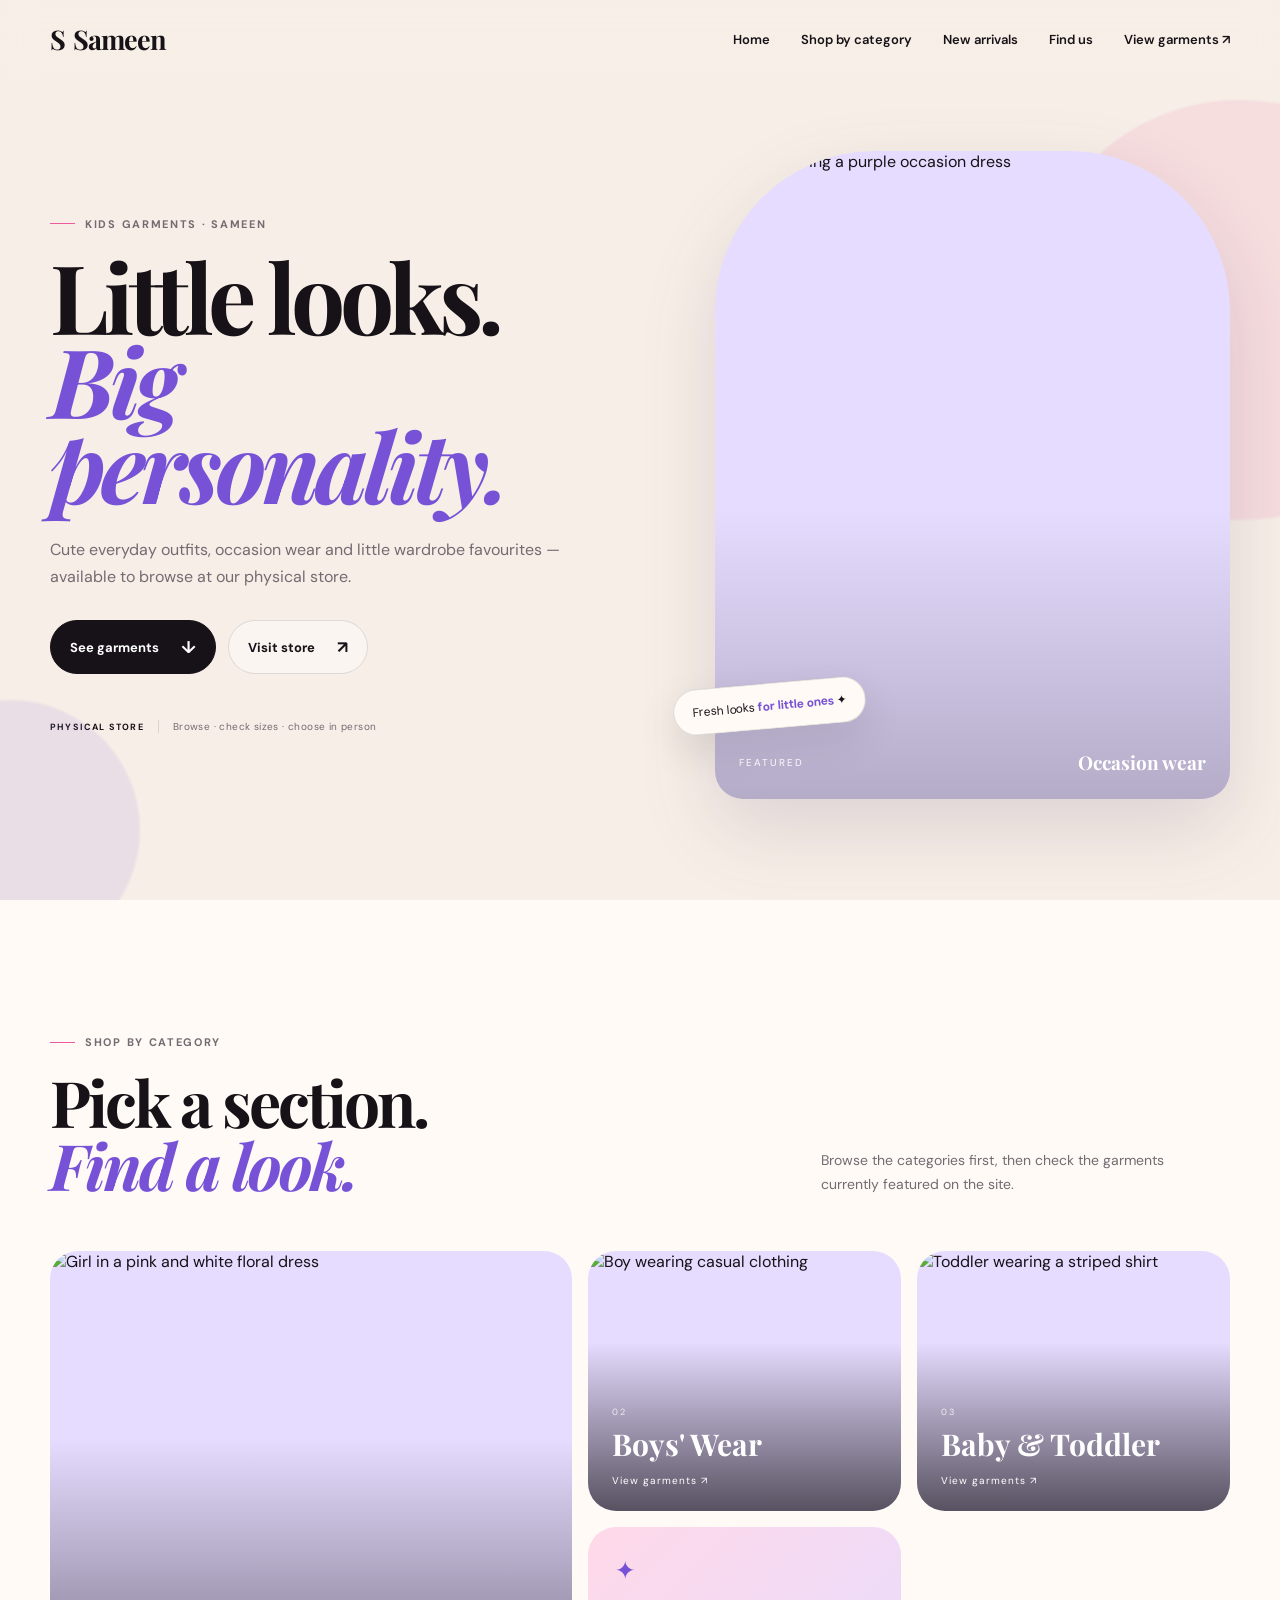
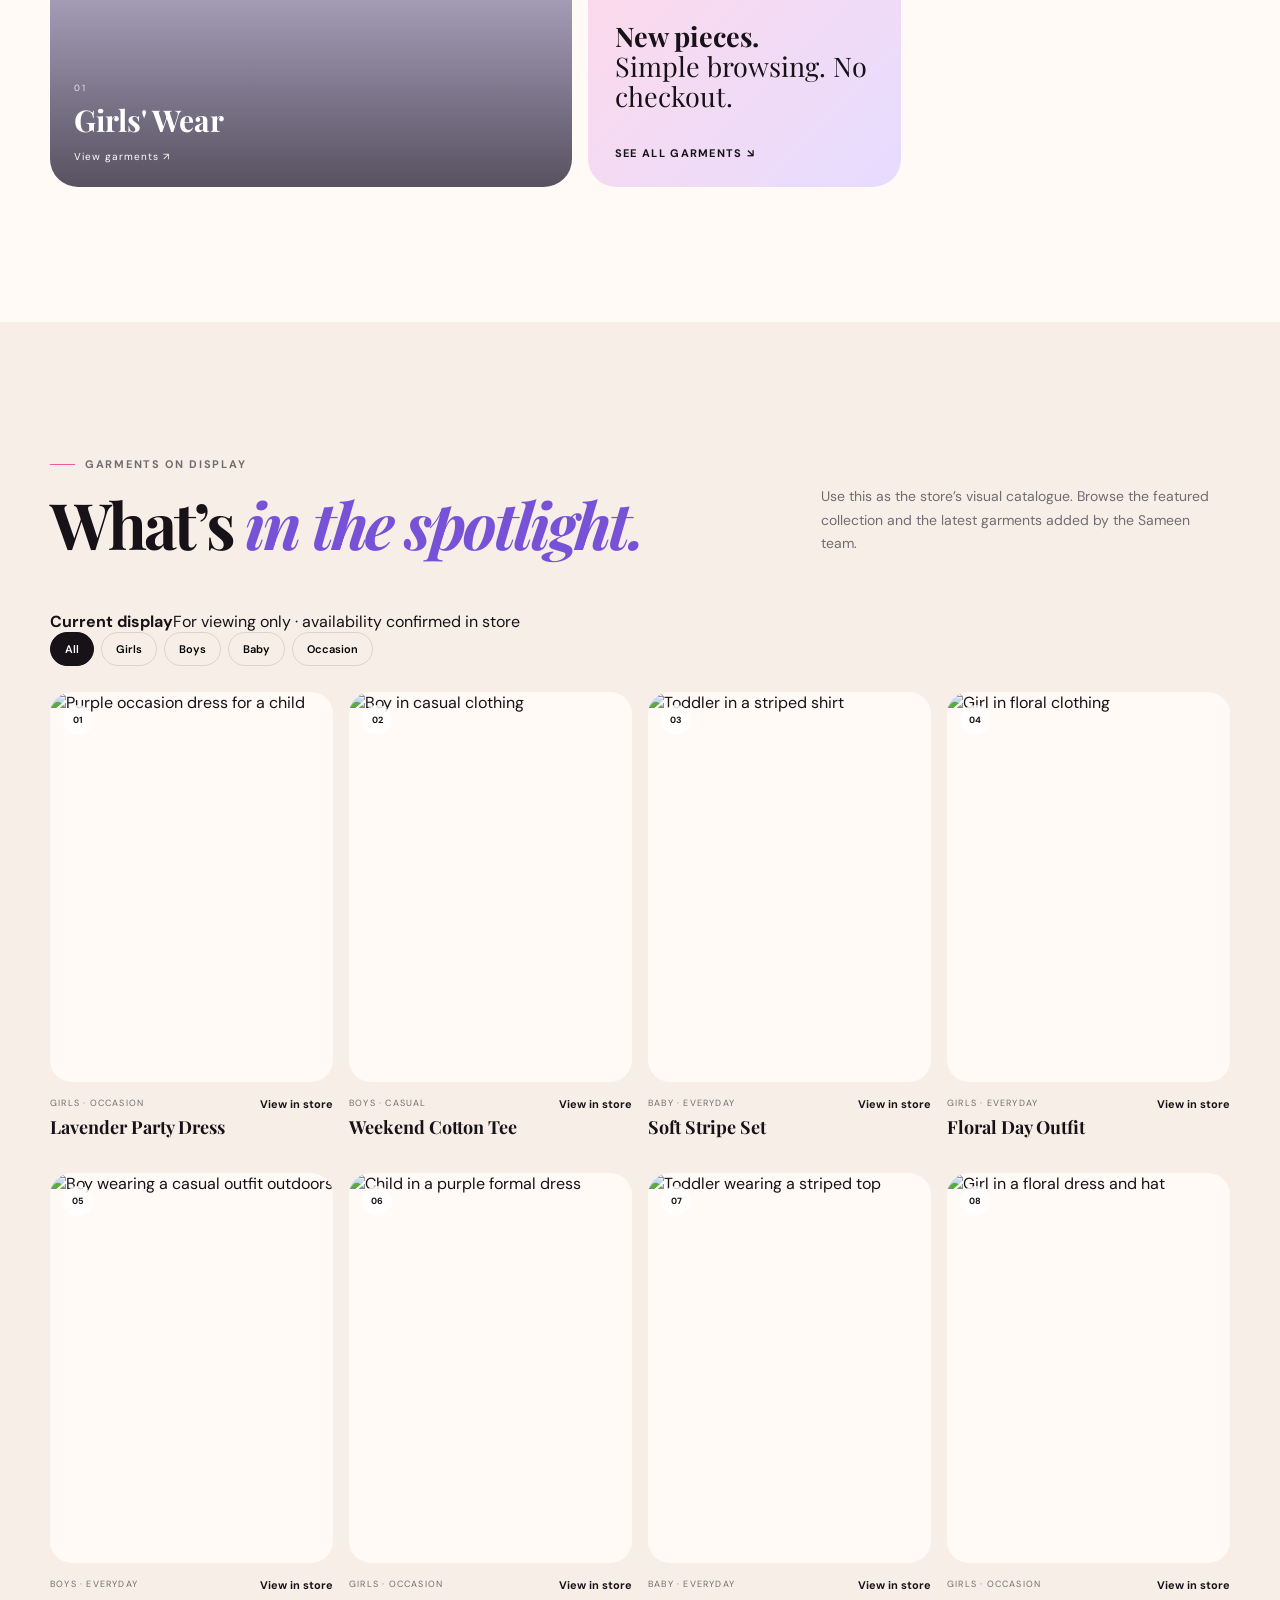
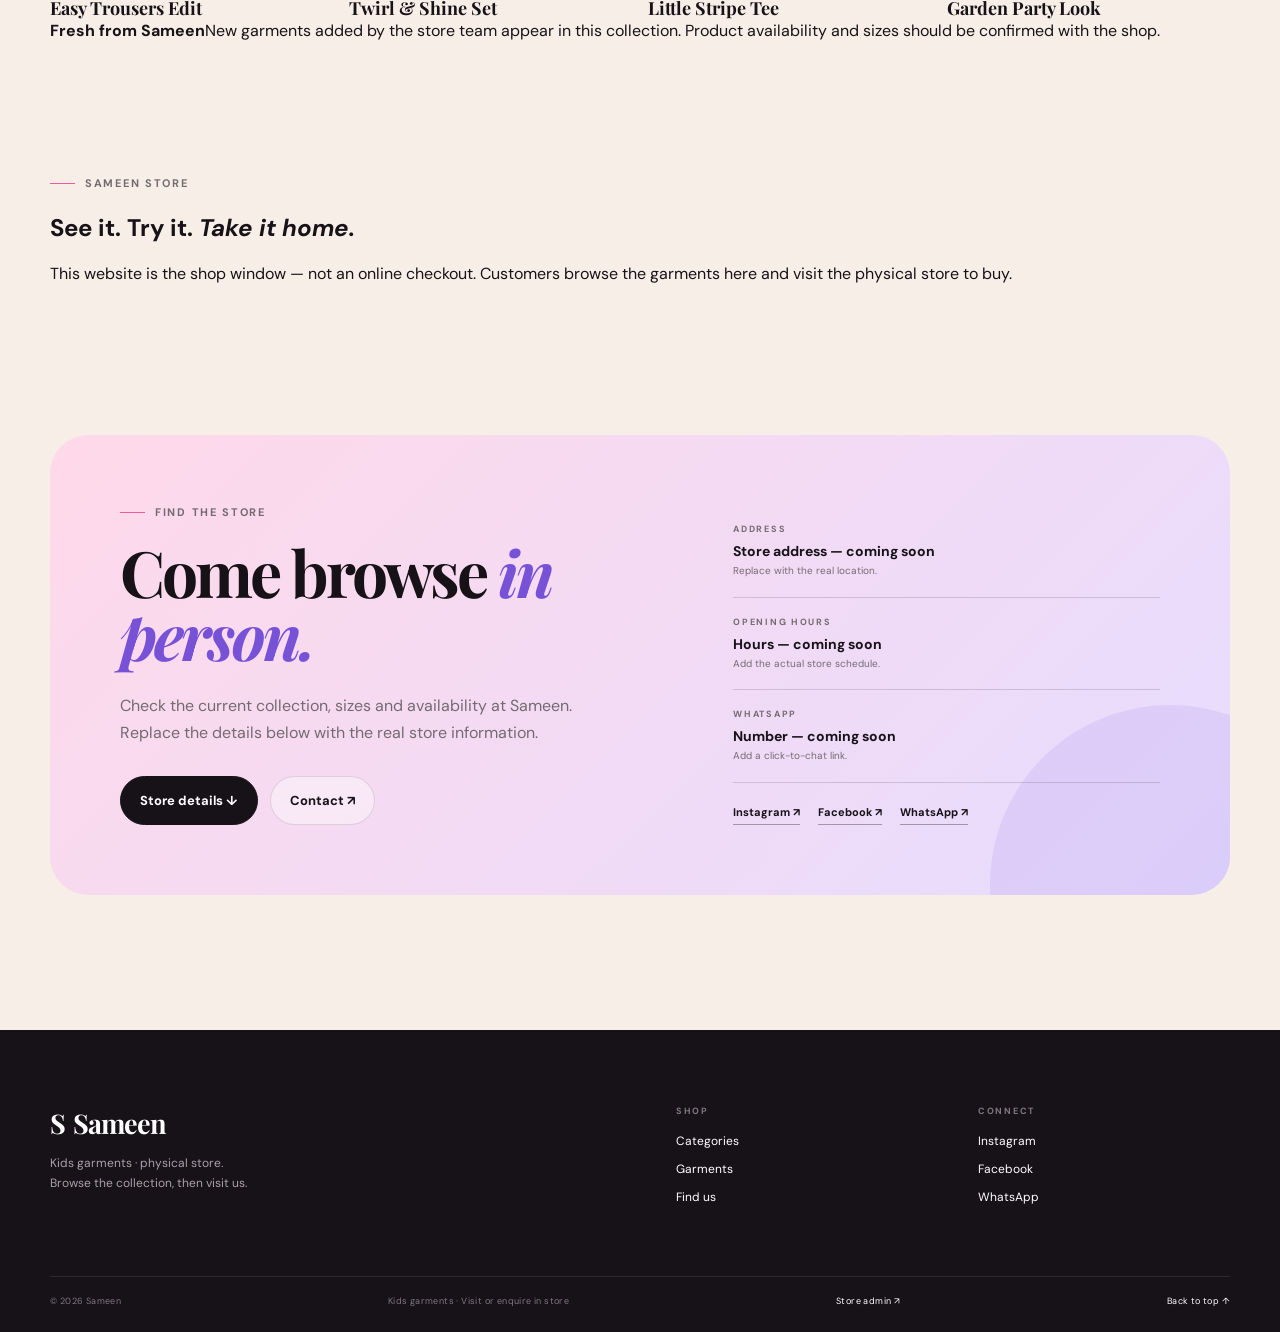
==== commit ab8ae1ba: "Prepare Sameen customer catalogue for admin-managed products" ====
--- a/index.html
+++ b/index.html
@@ -58,7 +58,7 @@
 
     <section class="section showcase" id="showcase">
       <div class="container">
-        <div class="section-head reveal"><div><p class="eyebrow"><span></span> GARMENTS ON DISPLAY</p><h2>What’s <em>in the spotlight.</em></h2></div><p class="section-intro">Use this as the store’s visual catalogue. Replace the sample cards with real garments as the collection changes.</p></div>
+        <div class="section-head reveal"><div><p class="eyebrow"><span></span> GARMENTS ON DISPLAY</p><h2>What’s <em>in the spotlight.</em></h2></div><p class="section-intro">Use this as the store’s visual catalogue. Browse the featured collection and the latest garments added by the Sameen team.</p></div>
         <div class="store-bar reveal"><strong>Current display</strong><span>For viewing only · availability confirmed in store</span></div>
         <div class="filters reveal" role="group" aria-label="Filter garments"><button class="filter active" data-filter="all">All</button><button class="filter" data-filter="girls">Girls</button><button class="filter" data-filter="boys">Boys</button><button class="filter" data-filter="baby">Baby</button><button class="filter" data-filter="occasion">Occasion</button></div>
         <div class="product-grid" id="product-grid">
@@ -71,7 +71,7 @@
           <article class="product-card reveal" data-category="baby"><div class="product-image"><img src="https://images.unsplash.com/photo-1568657603787-650a3306863d?auto=format&fit=crop&fm=jpg&ixlib=rb-4.1.0&q=80&w=1000" alt="Toddler wearing a striped top" loading="lazy"><span>07</span></div><div class="product-meta"><div><p>Baby · Everyday</p><h3>Little Stripe Tee</h3></div><strong>View in store</strong></div></article>
           <article class="product-card reveal" data-category="girls occasion"><div class="product-image"><img src="https://images.unsplash.com/photo-1609922565823-82bd31c72720?auto=format&fit=crop&fm=jpg&ixlib=rb-4.1.0&q=80&w=1000" alt="Girl in a floral dress and hat" loading="lazy"><span>08</span></div><div class="product-meta"><div><p>Girls · Occasion</p><h3>Garden Party Look</h3></div><strong>View in store</strong></div></article>
         </div>
-        <div class="product-help reveal"><strong>Want to add a garment?</strong><span>Add its photo, name and category to the product list in <code>index.html</code>. The site can then display it automatically with the same card design.</span></div>
+        <div class="product-help reveal"><strong>Fresh from Sameen</strong><span>New garments added by the store team appear in this collection. Product availability and sizes should be confirmed with the shop.</span></div>
       </div>
     </section>
 
@@ -82,7 +82,7 @@
     </section>
   </main>
 
-  <footer class="footer"><div class="container footer-grid"><div><a class="brand footer-brand" href="#home"><span class="logo-mark">S</span><span>Sameen</span></a><p>Kids garments · physical store.<br>Browse the collection, then visit us.</p></div><div><span class="footer-label">SHOP</span><a href="#collections">Categories</a><a href="#showcase">Garments</a><a href="#visit">Find us</a></div><div><span class="footer-label">CONNECT</span><a href="#visit">Instagram</a><a href="#visit">Facebook</a><a href="#visit">WhatsApp</a></div></div><div class="container footer-bottom"><span>© 2026 Sameen</span><span>Physical store · No online ordering</span><a href="#top">Back to top ↑</a></div></footer>
+  <footer class="footer"><div class="container footer-grid"><div><a class="brand footer-brand" href="#home"><span class="logo-mark">S</span><span>Sameen</span></a><p>Kids garments · physical store.<br>Browse the collection, then visit us.</p></div><div><span class="footer-label">SHOP</span><a href="#collections">Categories</a><a href="#showcase">Garments</a><a href="#visit">Find us</a></div><div><span class="footer-label">CONNECT</span><a href="#visit">Instagram</a><a href="#visit">Facebook</a><a href="#visit">WhatsApp</a></div></div><div class="container footer-bottom"><span>© 2026 Sameen</span><span>Kids garments · Visit or enquire in store</span><a href="admin.html">Store admin ↗</a><a href="#top">Back to top ↑</a></div></footer>
   <script src="script.js"></script>
 </body>
 </html>
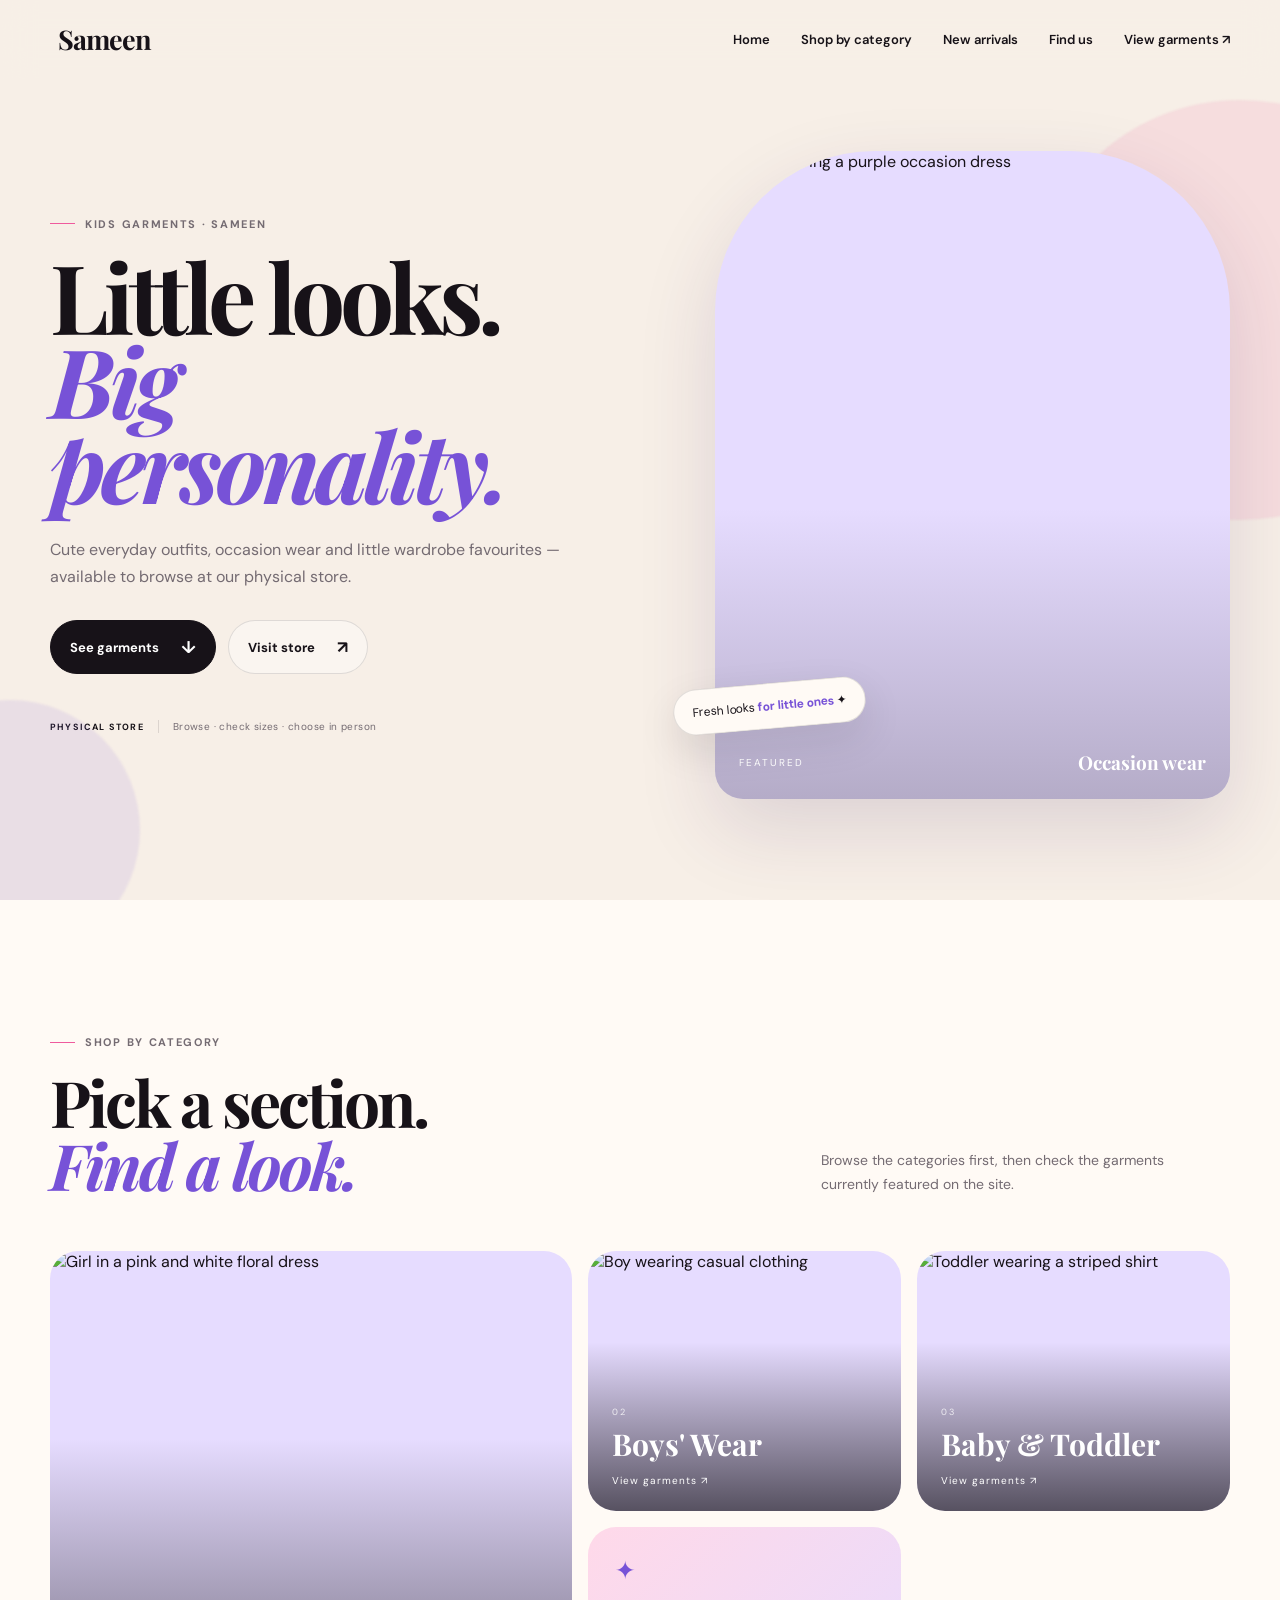
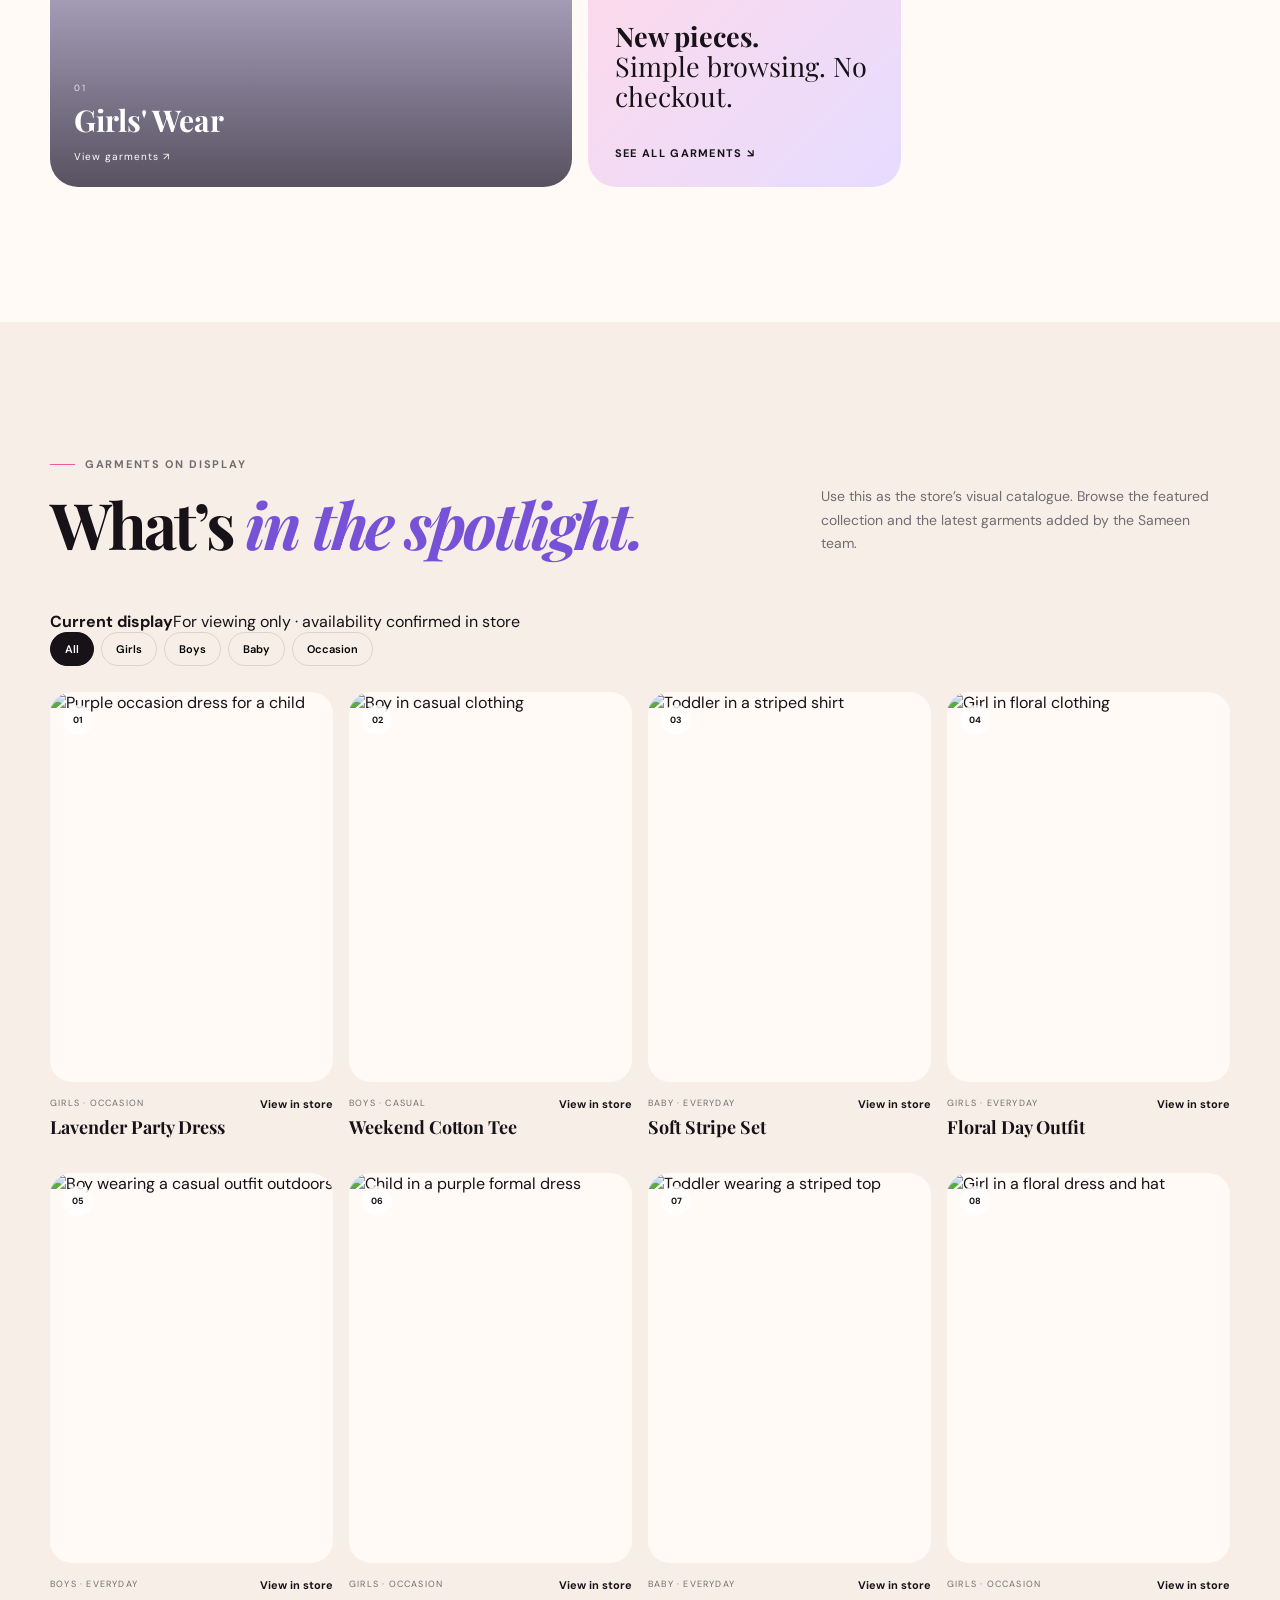
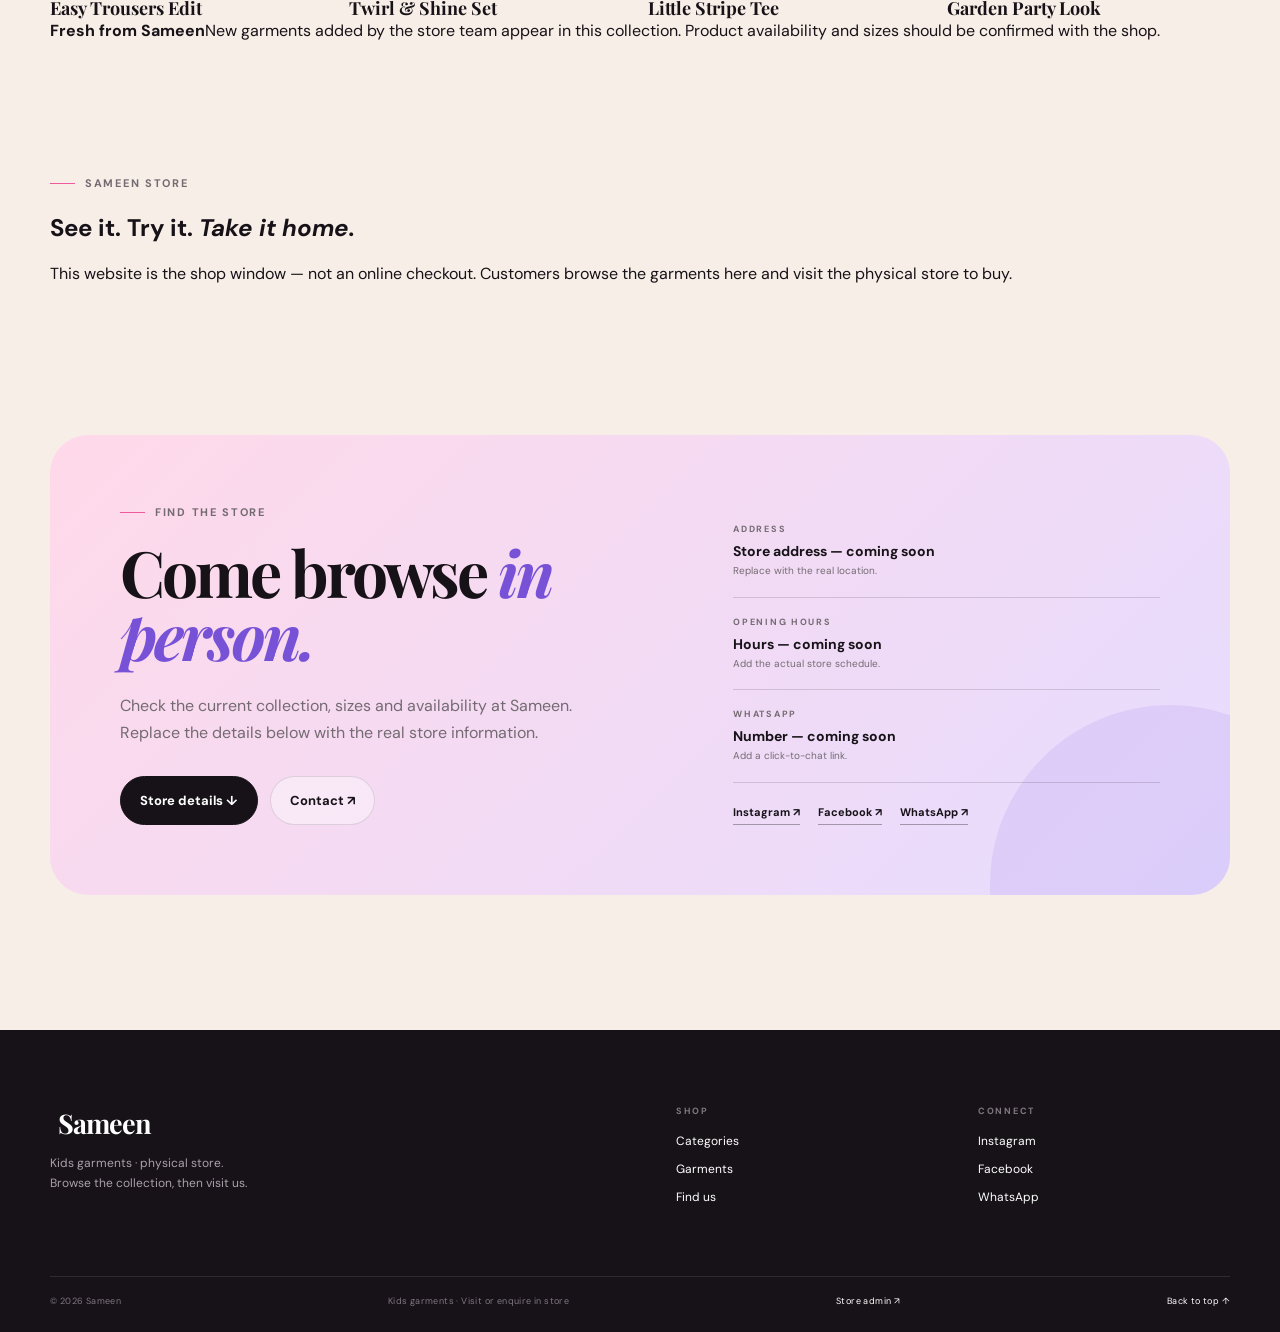
==== commit 57a8b646: "Refresh Sameen customer wordmark and font" ====
--- a/index.html
+++ b/index.html
@@ -8,13 +8,13 @@
   <title>Sameen — Kids Garments</title>
   <link rel="preconnect" href="https://fonts.googleapis.com">
   <link rel="preconnect" href="https://fonts.gstatic.com" crossorigin>
-  <link href="https://fonts.googleapis.com/css2?family=DM+Sans:wght@400;500;600;700;800&family=Playfair+Display:wght@600;700&display=swap" rel="stylesheet">
+  <link href="https://fonts.googleapis.com/css2?family=DM+Sans:wght@400;500;600;700;800&family=Playfair+Display:wght@600;700&family=Cormorant+Garamond:wght@600;700&display=swap" rel="stylesheet">
   <link rel="stylesheet" href="style.css">
 </head>
 <body>
   <header class="site-header" id="top">
     <nav class="nav container" aria-label="Primary navigation">
-      <a class="brand" href="#home" aria-label="Sameen home"><span class="logo-mark">S</span><span>Sameen</span></a>
+      <a class="brand" href="#home" aria-label="Sameen home"><img class="brand-logo" src="logo.svg" alt=""><span>Sameen</span></a>
       <button class="menu-toggle" type="button" aria-expanded="false" aria-controls="mobile-menu" aria-label="Open menu"><span></span><span></span></button>
       <div class="desktop-nav">
         <a href="#home">Home</a><a href="#collections">Shop by category</a><a href="#showcase">New arrivals</a><a href="#visit">Find us</a>
@@ -82,7 +82,7 @@
     </section>
   </main>
 
-  <footer class="footer"><div class="container footer-grid"><div><a class="brand footer-brand" href="#home"><span class="logo-mark">S</span><span>Sameen</span></a><p>Kids garments · physical store.<br>Browse the collection, then visit us.</p></div><div><span class="footer-label">SHOP</span><a href="#collections">Categories</a><a href="#showcase">Garments</a><a href="#visit">Find us</a></div><div><span class="footer-label">CONNECT</span><a href="#visit">Instagram</a><a href="#visit">Facebook</a><a href="#visit">WhatsApp</a></div></div><div class="container footer-bottom"><span>© 2026 Sameen</span><span>Kids garments · Visit or enquire in store</span><a href="admin.html">Store admin ↗</a><a href="#top">Back to top ↑</a></div></footer>
+  <footer class="footer"><div class="container footer-grid"><div><a class="brand footer-brand" href="#home"><img class="brand-logo" src="logo.svg" alt=""><span>Sameen</span></a><p>Kids garments · physical store.<br>Browse the collection, then visit us.</p></div><div><span class="footer-label">SHOP</span><a href="#collections">Categories</a><a href="#showcase">Garments</a><a href="#visit">Find us</a></div><div><span class="footer-label">CONNECT</span><a href="#visit">Instagram</a><a href="#visit">Facebook</a><a href="#visit">WhatsApp</a></div></div><div class="container footer-bottom"><span>© 2026 Sameen</span><span>Kids garments · Visit or enquire in store</span><a href="admin.html">Store admin ↗</a><a href="#top">Back to top ↑</a></div></footer>
   <script src="script.js"></script>
 </body>
 </html>
